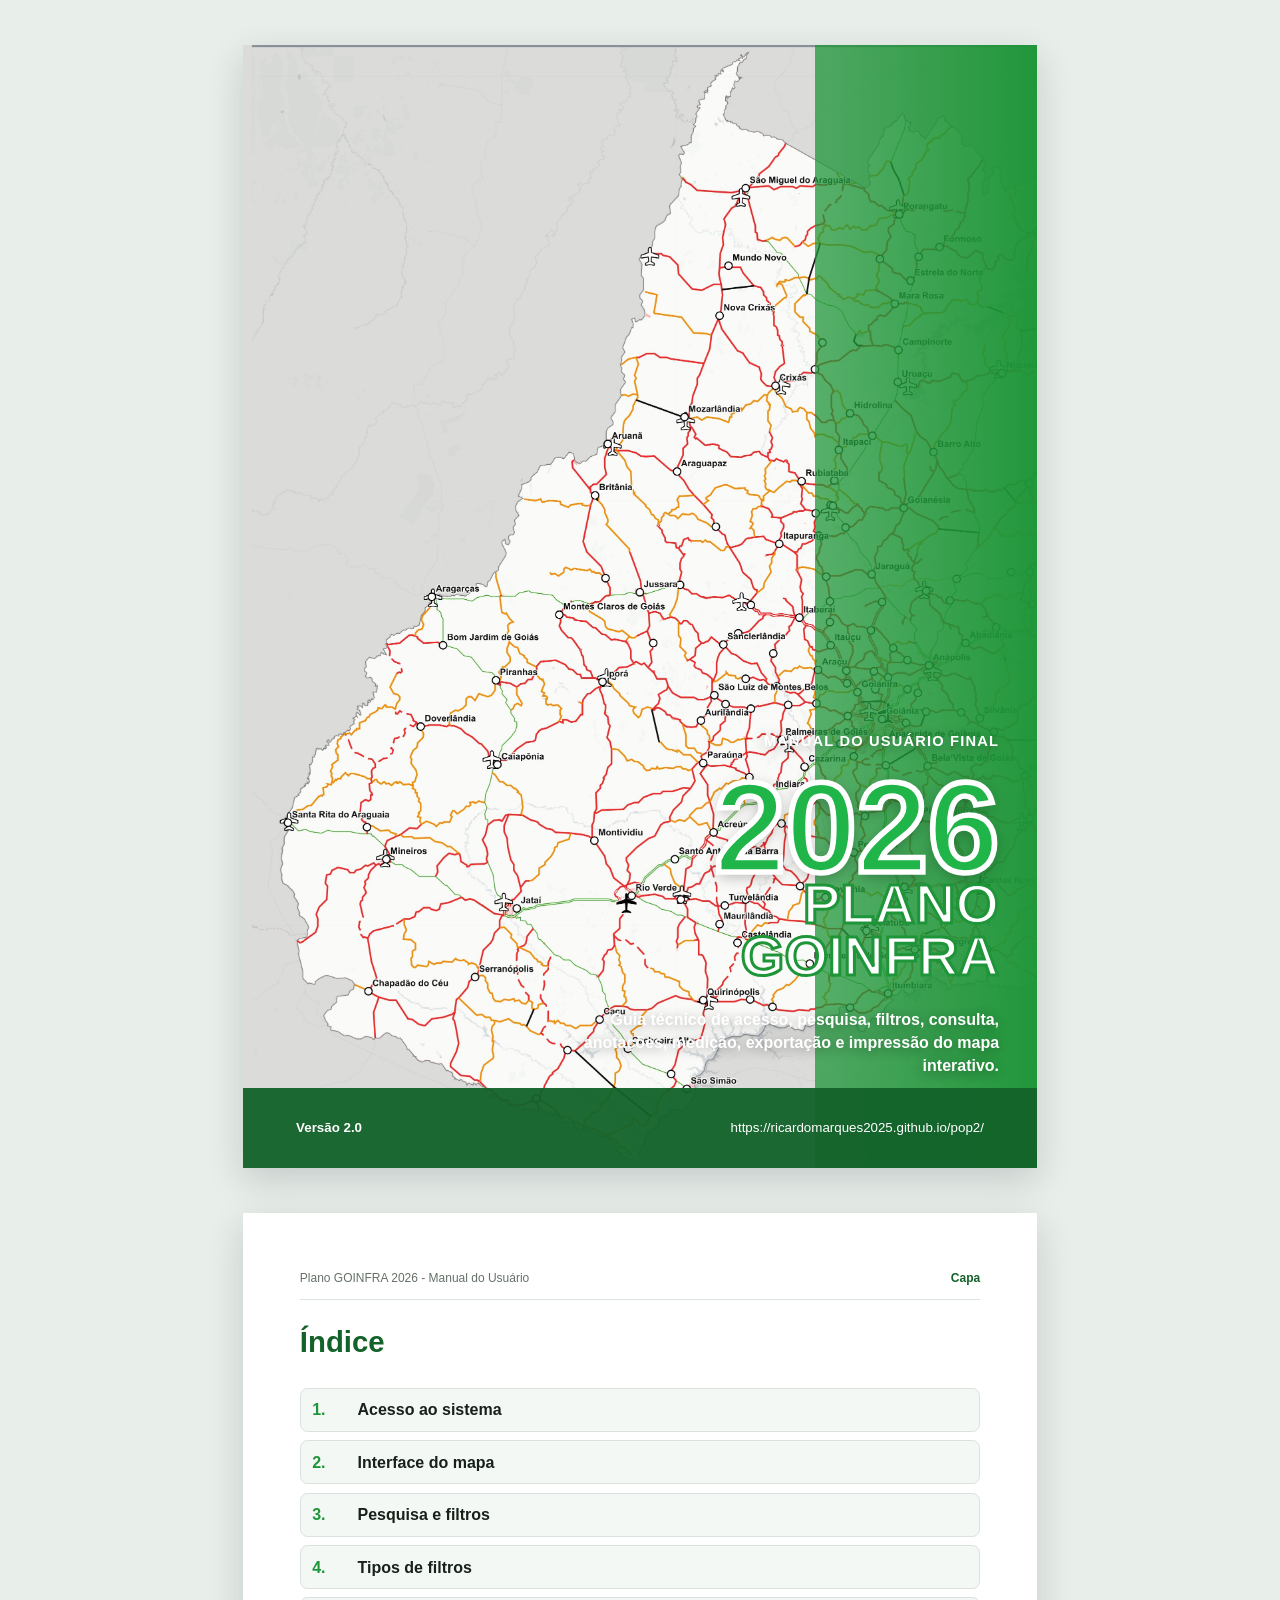
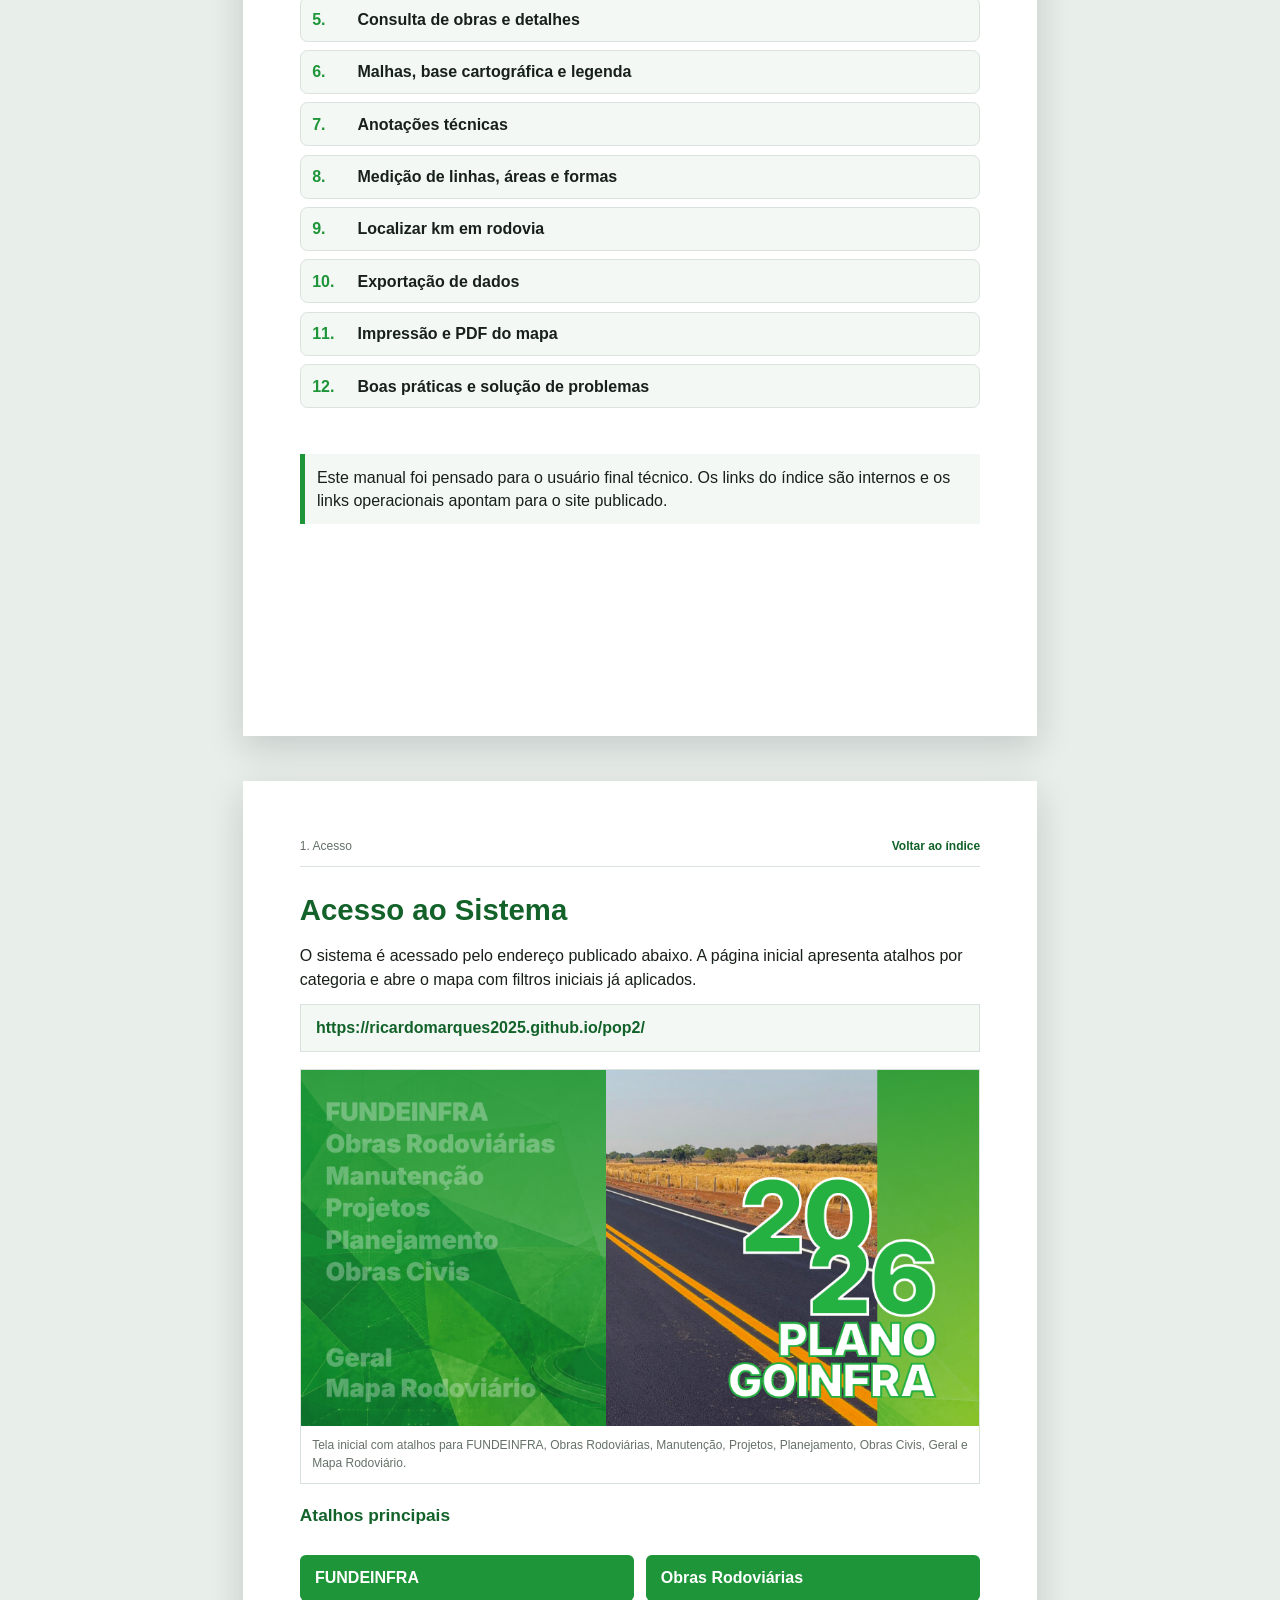
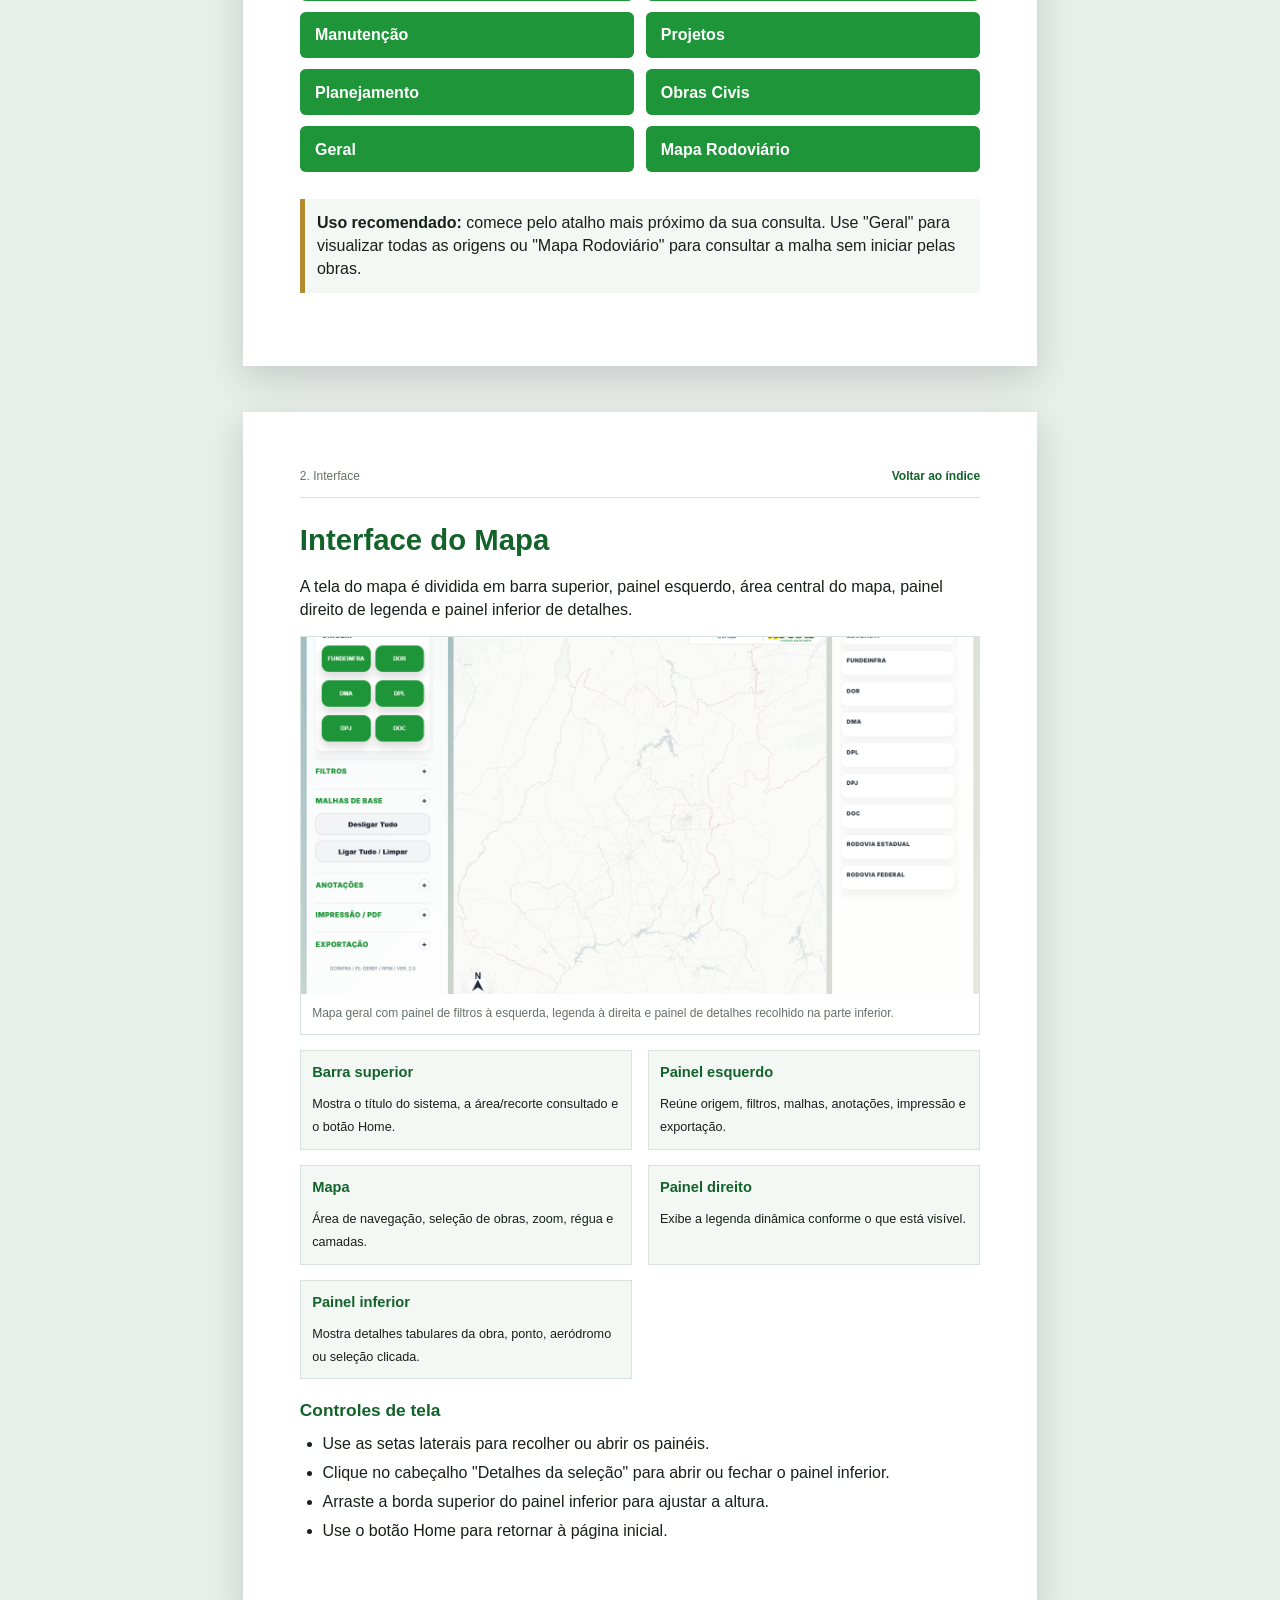
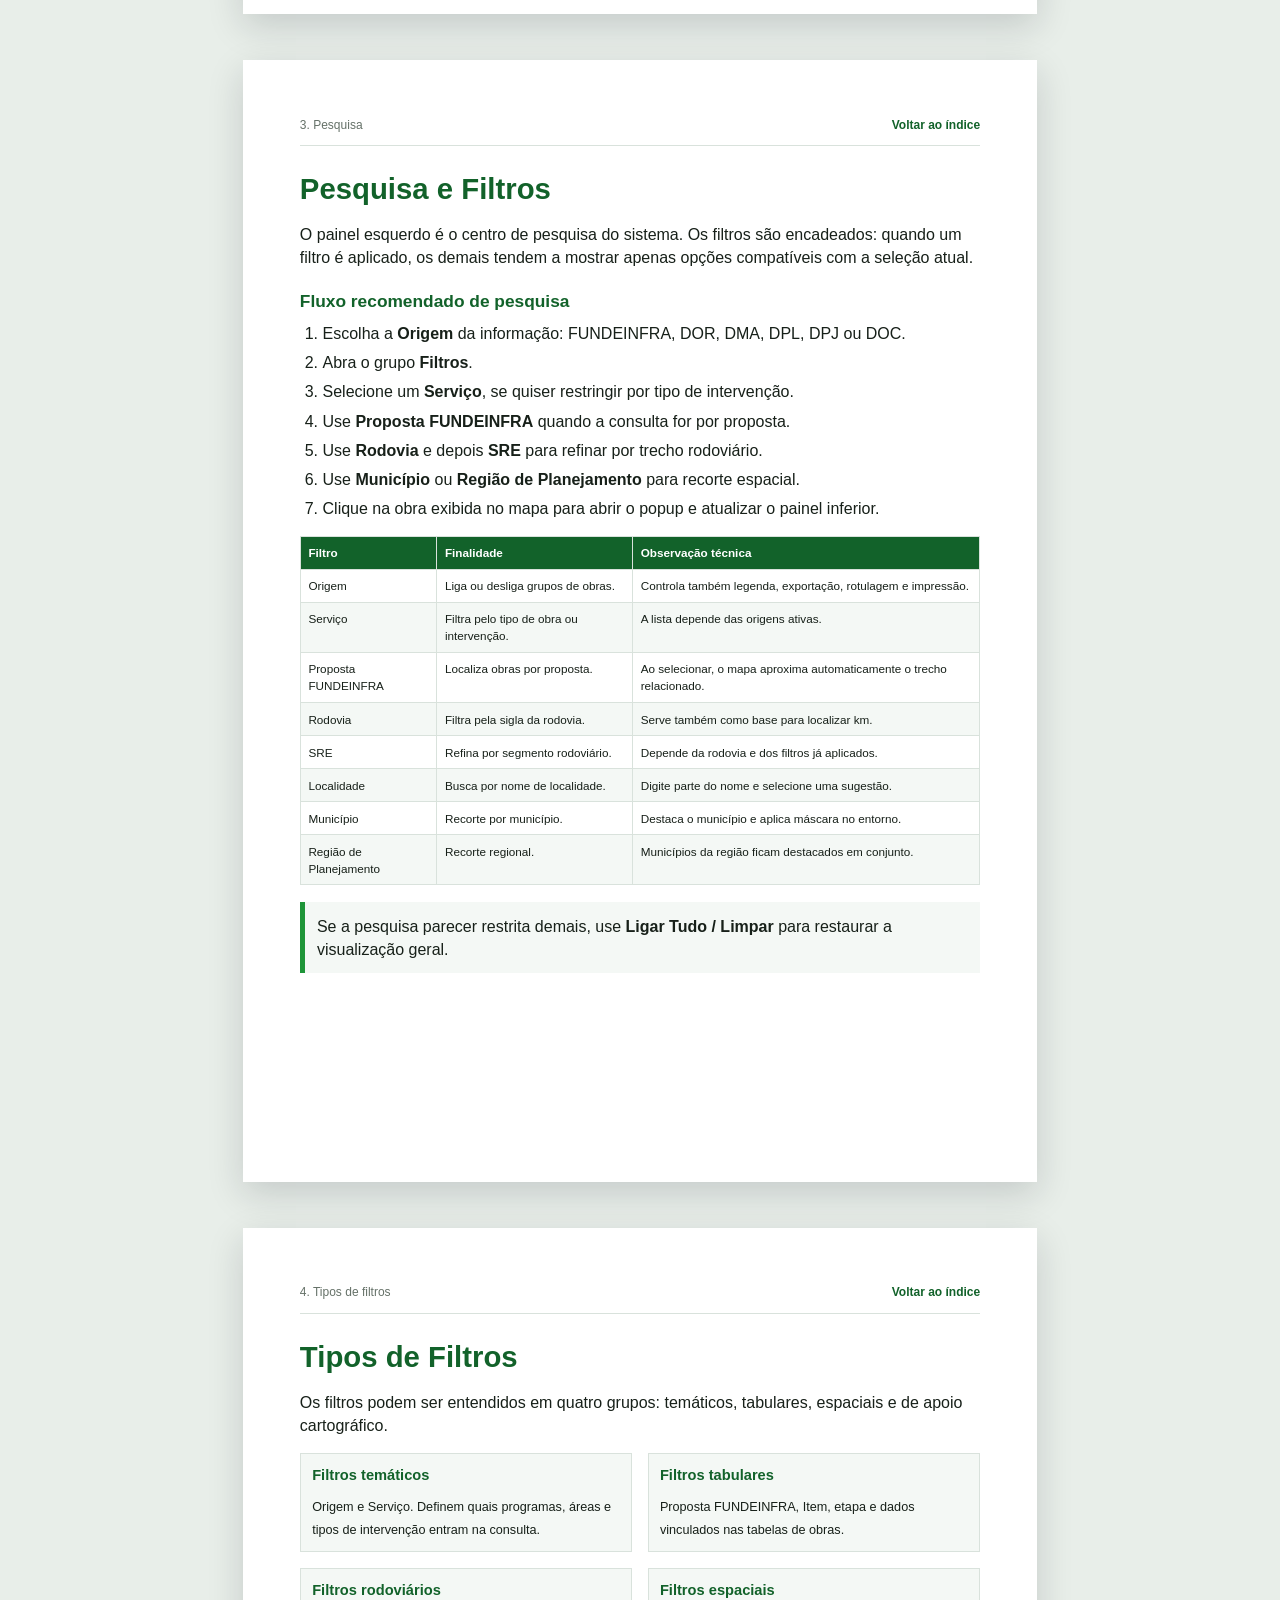
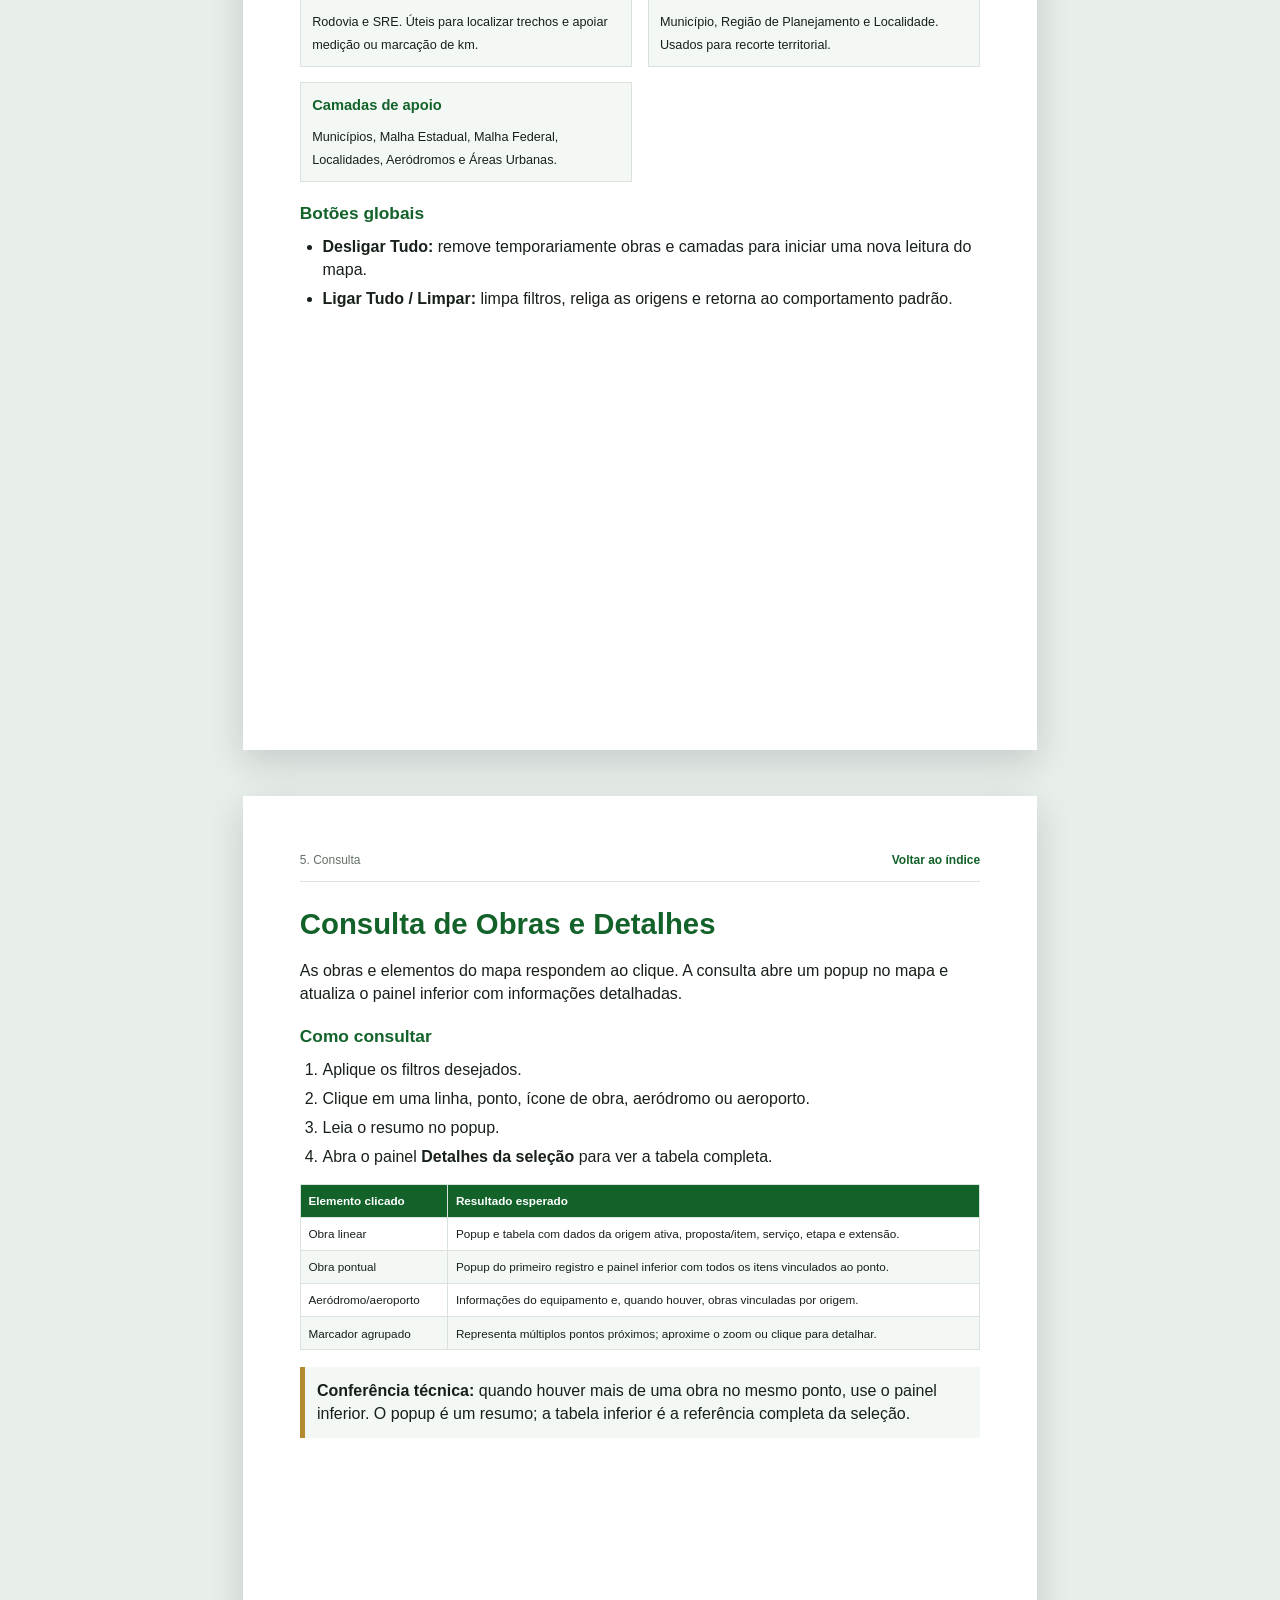
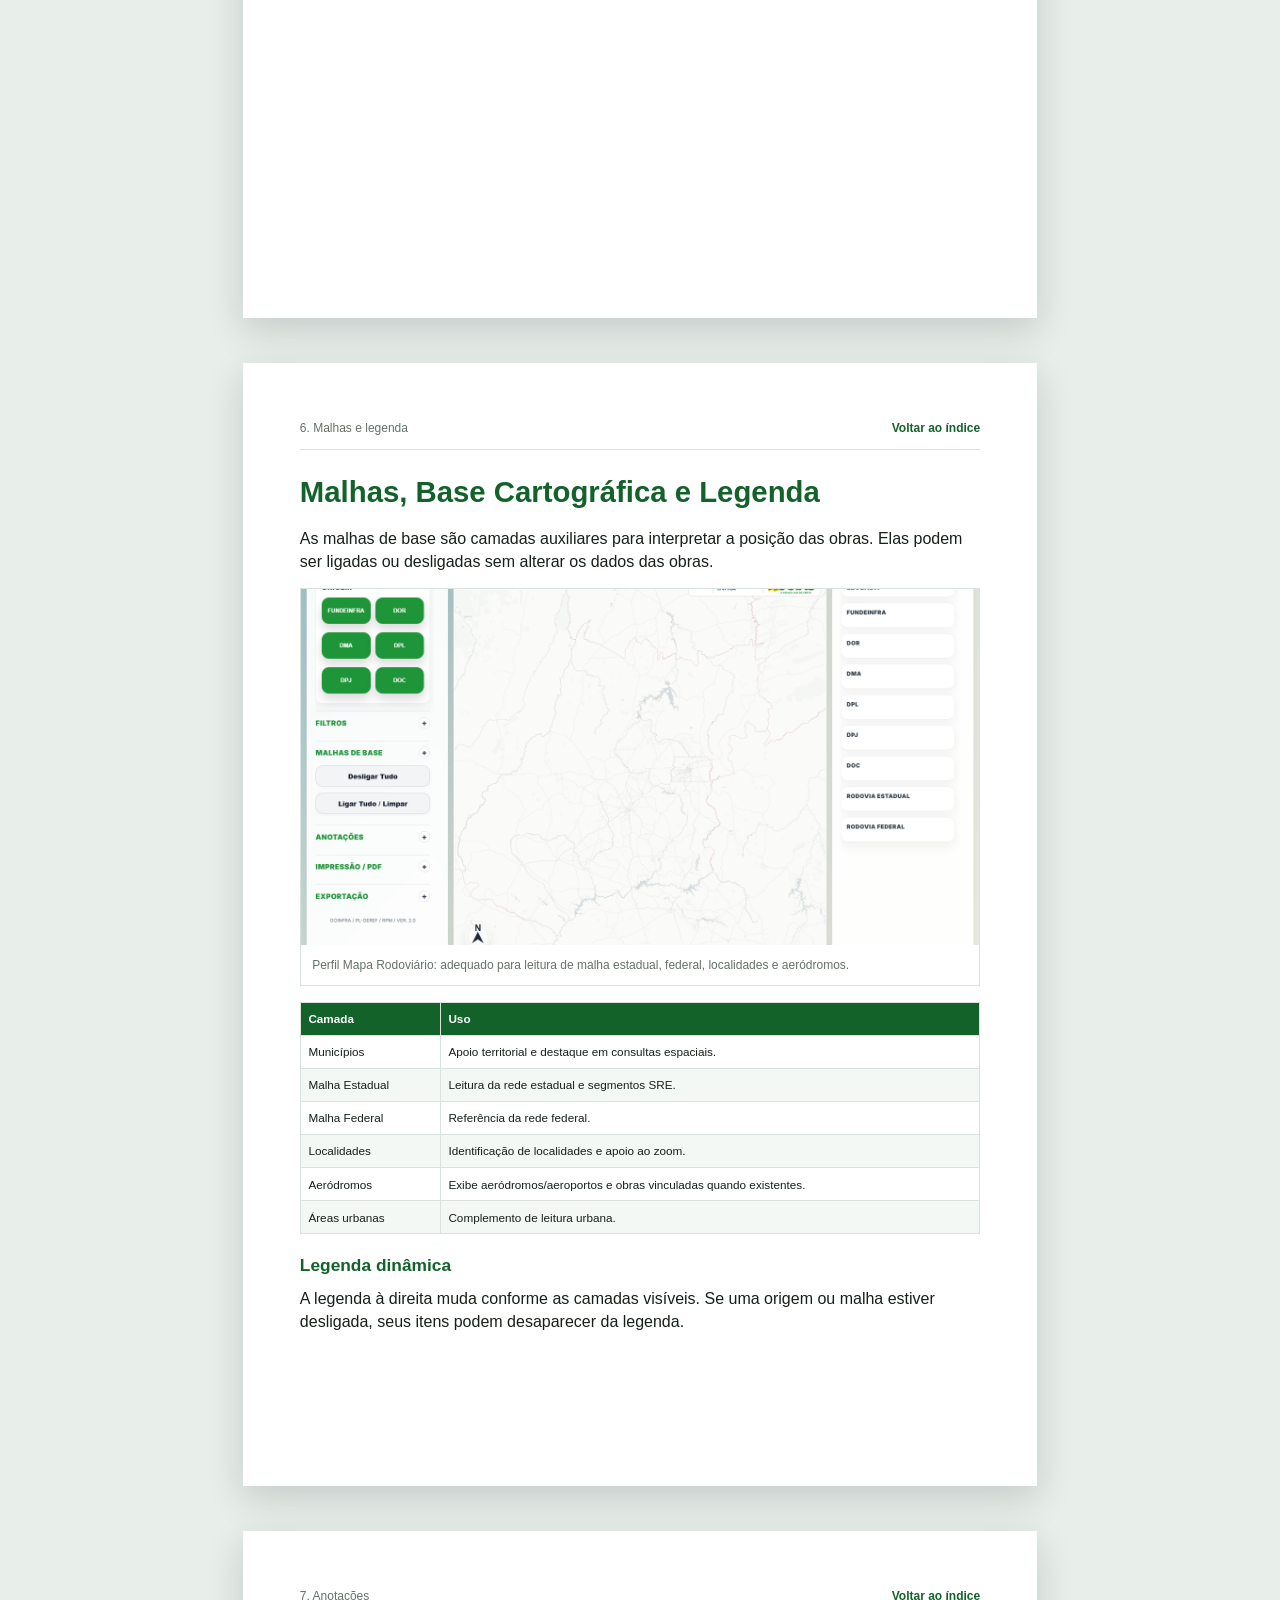
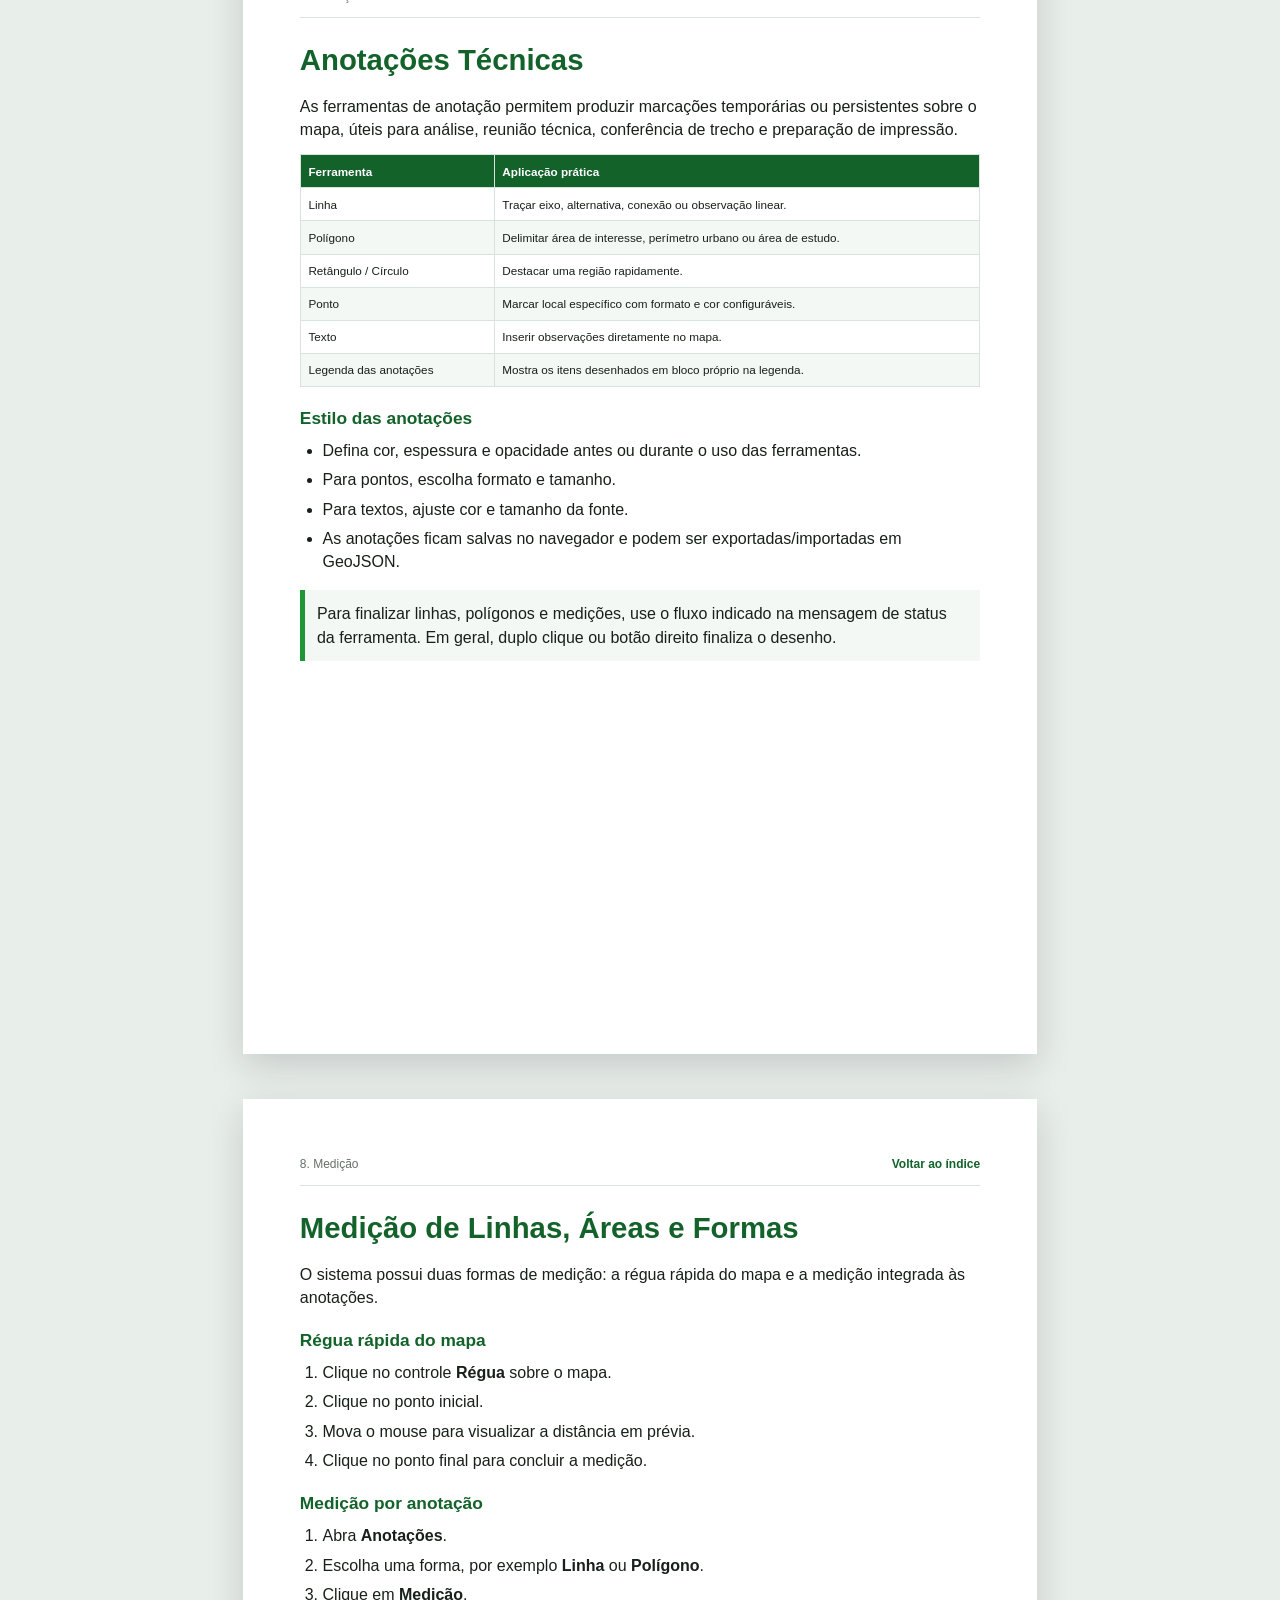
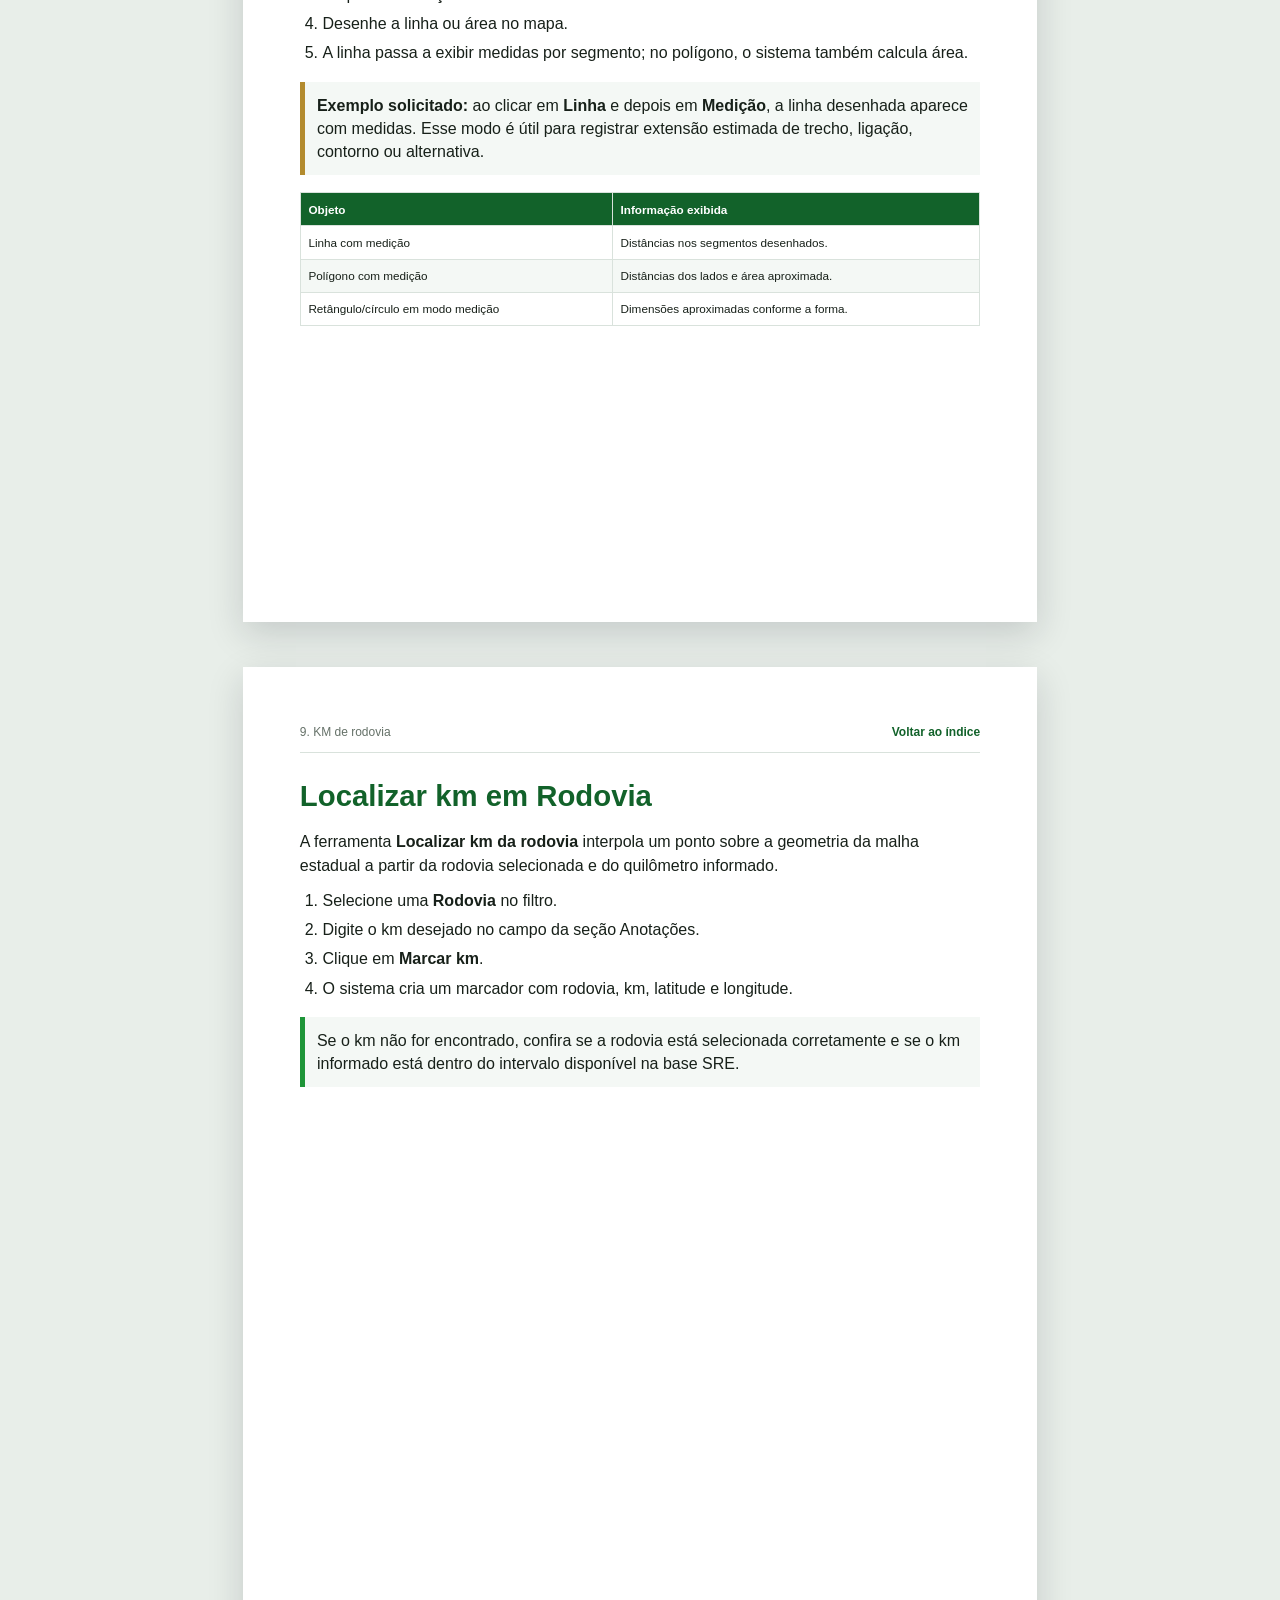
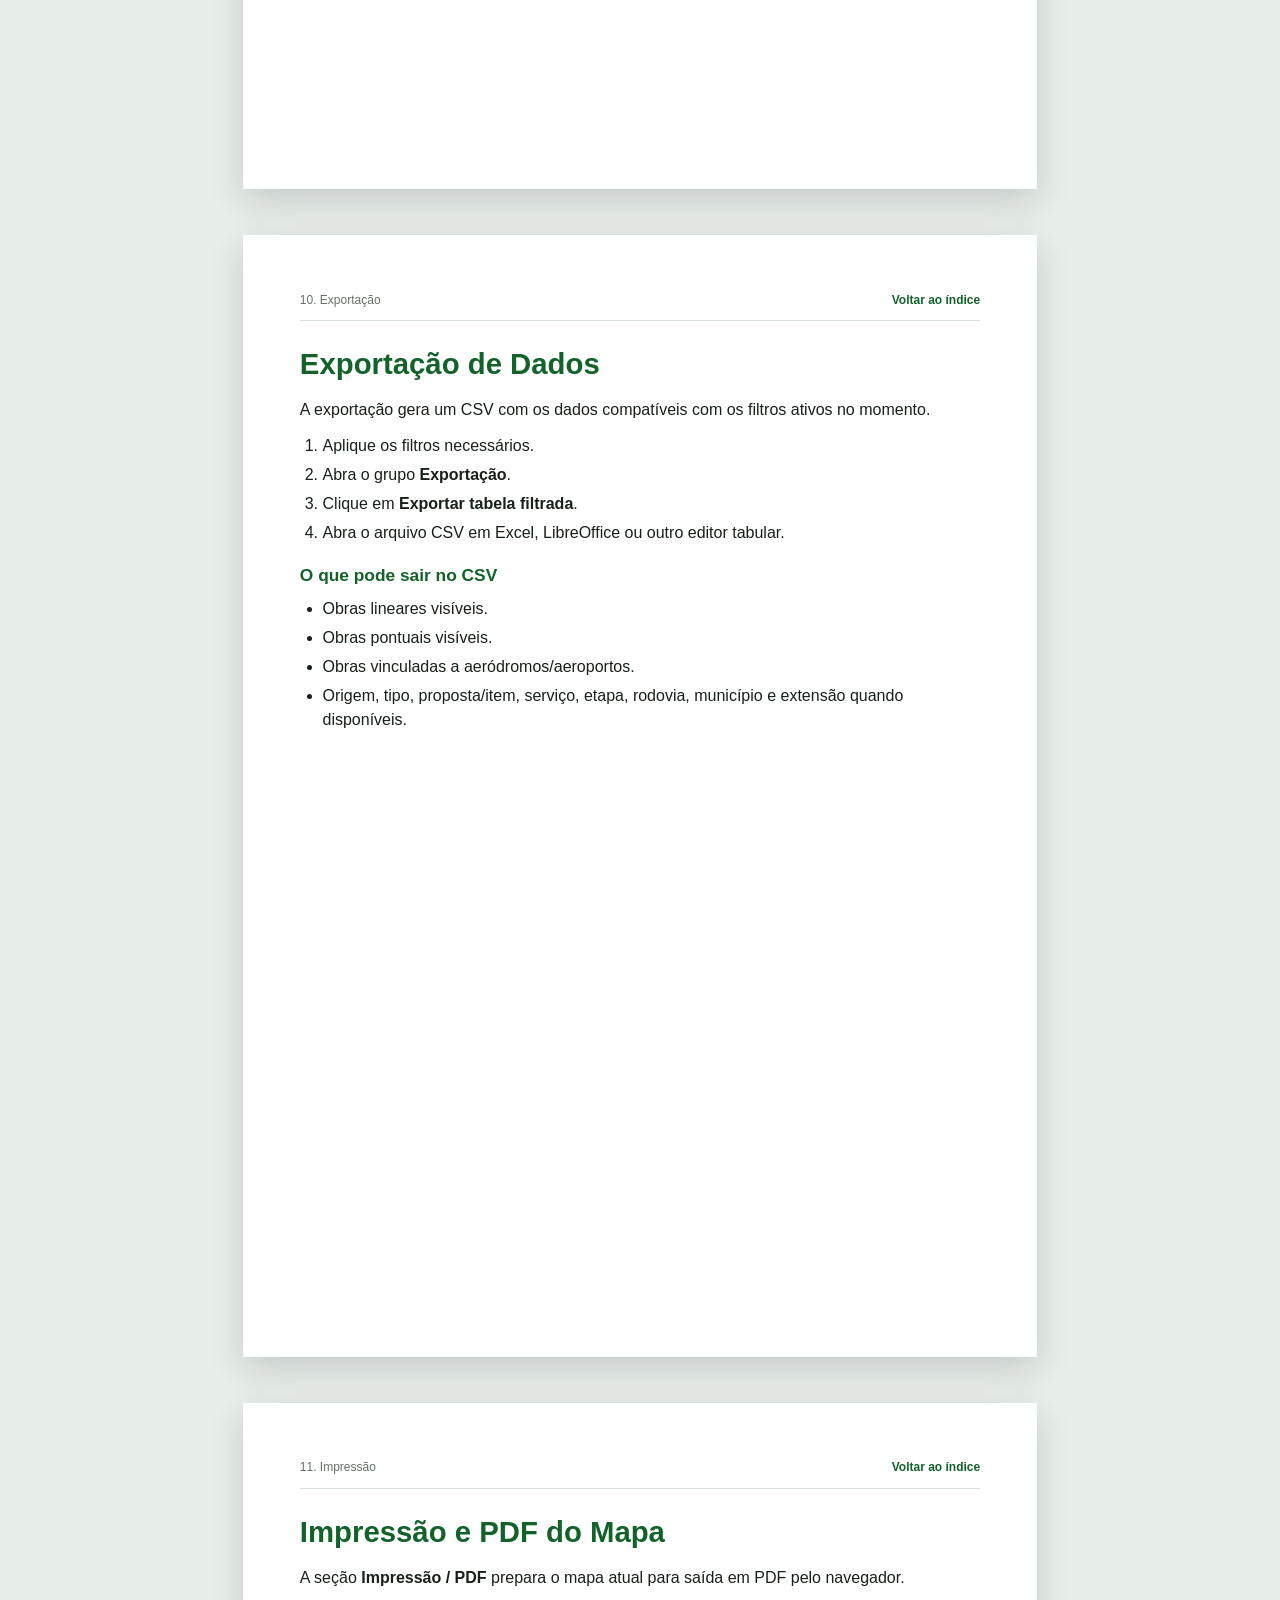
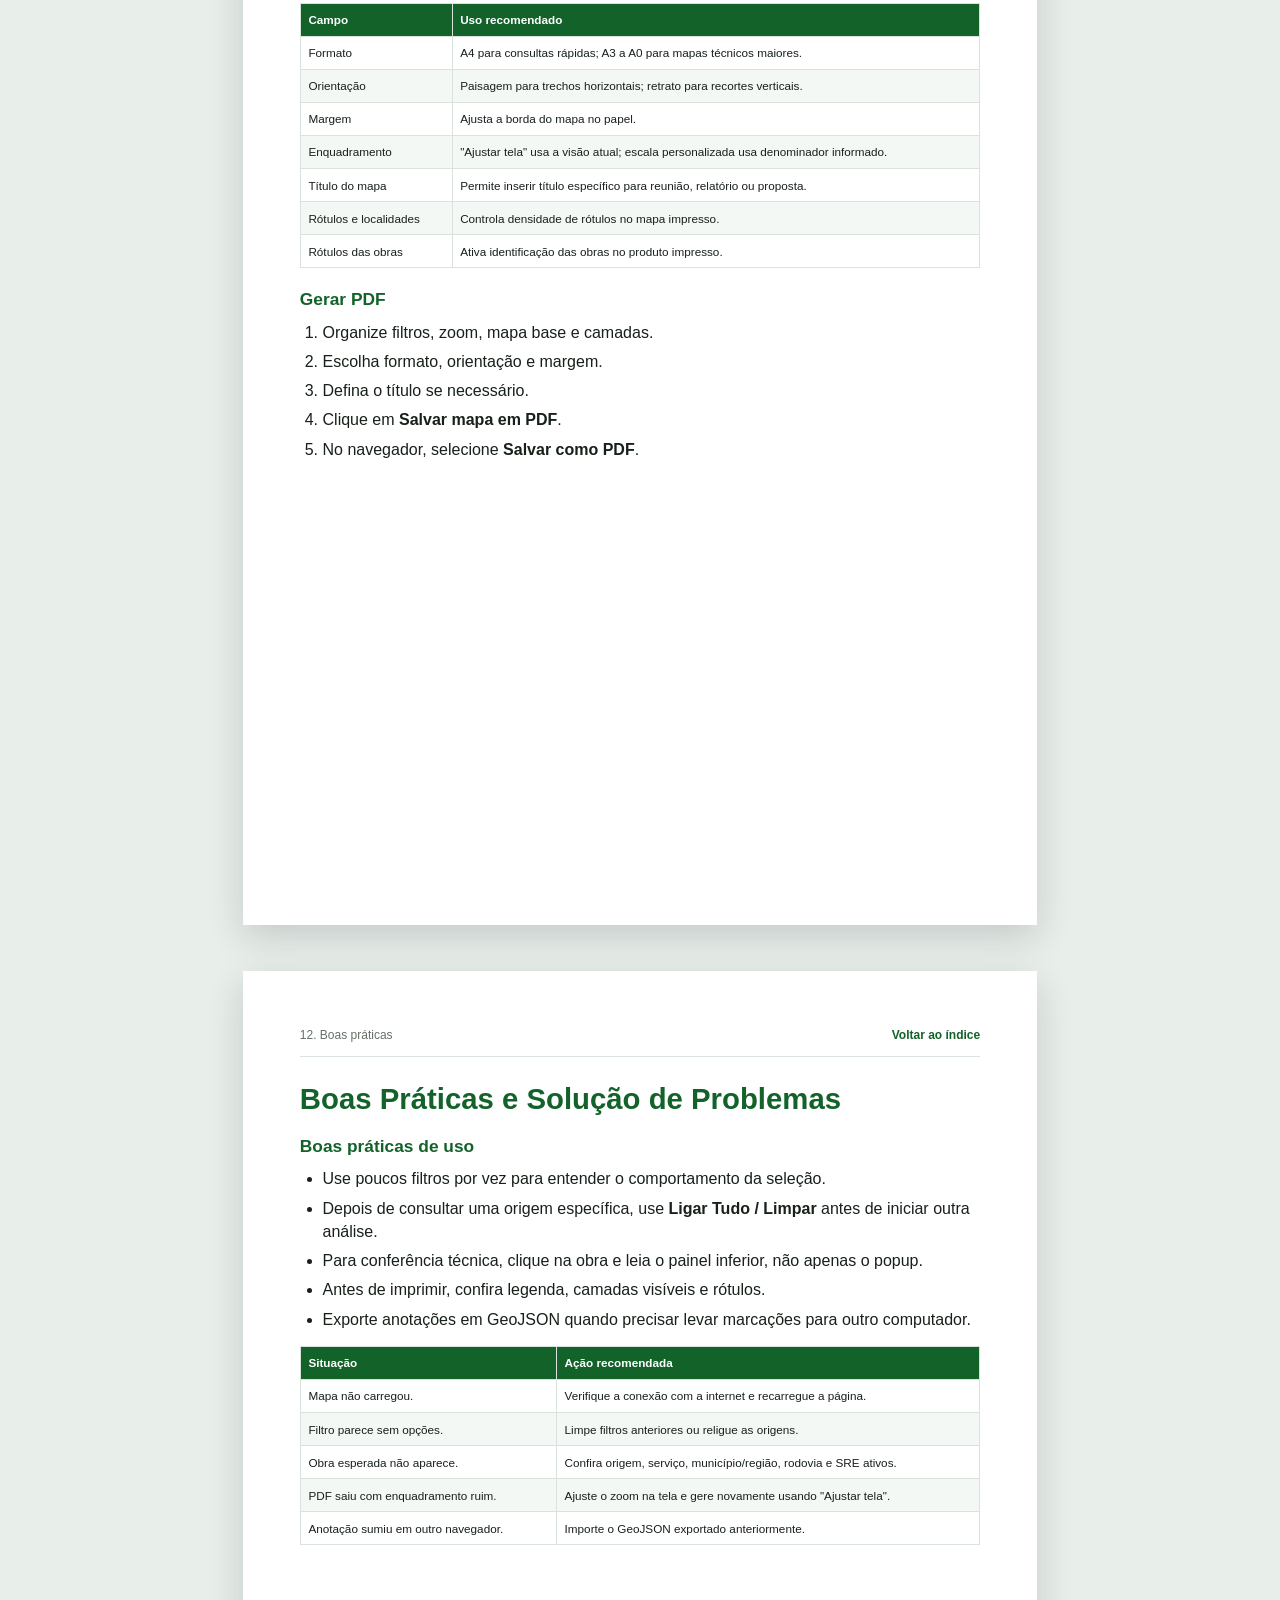
==== manual.html @ e7a6549e "Add files via upload" ====
<!DOCTYPE html>
<html lang="pt-BR">
<head>
  <meta charset="utf-8" />
  <title>Manual do Usuário - Plano GOINFRA 2026</title>
  <meta name="viewport" content="width=device-width, initial-scale=1.0" />
  <link rel="stylesheet" href="css/manual.css" />
</head>
<body>
  <article class="manual">
    <section class="page cover" id="capa">
      <figure class="cover-figure">
        <img src="data/MAPA.jpg" alt="Imagem de rodovia usada como capa do Plano GOINFRA 2026" />
      </figure>
      <div class="cover-green"></div>
      <div class="cover-title">
        <p class="kicker">Manual do Usuário Final</p>
        <div class="cover-year">2026</div>
        <h1>Plano<br />GOINFRA</h1>
        <p class="subtitle">Guia técnico de acesso, pesquisa, filtros, consulta, anotações, medição, exportação e impressão do mapa interativo.</p>
      </div>
      <footer class="cover-footer">
        <strong>Versão 2.0</strong>
        <span>https://ricardomarques2025.github.io/pop2/</span>
      </footer>
    </section>

    <section class="page toc" id="indice">
      <header class="page-header">
        <span>Plano GOINFRA 2026 - Manual do Usuário</span>
        <a href="#capa">Capa</a>
      </header>
      <h2>Índice</h2>
      <nav aria-label="Índice do manual">
        <a href="#acesso"><span>1.</span> Acesso ao sistema</a>
        <a href="#interface"><span>2.</span> Interface do mapa</a>
        <a href="#pesquisa"><span>3.</span> Pesquisa e filtros</a>
        <a href="#tipos-filtro"><span>4.</span> Tipos de filtros</a>
        <a href="#consulta"><span>5.</span> Consulta de obras e detalhes</a>
        <a href="#malhas"><span>6.</span> Malhas, base cartográfica e legenda</a>
        <a href="#anotacoes"><span>7.</span> Anotações técnicas</a>
        <a href="#medicao"><span>8.</span> Medição de linhas, áreas e formas</a>
        <a href="#km"><span>9.</span> Localizar km em rodovia</a>
        <a href="#exportacao"><span>10.</span> Exportação de dados</a>
        <a href="#impressao"><span>11.</span> Impressão e PDF do mapa</a>
        <a href="#boas-praticas"><span>12.</span> Boas práticas e solução de problemas</a>
      </nav>
      <div class="note">
        Este manual foi pensado para o usuário final técnico. Os links do índice são internos e os links operacionais apontam para o site publicado.
      </div>
    </section>

    <section class="page" id="acesso">
      <header class="page-header">
        <span>1. Acesso</span>
        <a href="#indice">Voltar ao índice</a>
      </header>
      <h2>Acesso ao Sistema</h2>
      <p>O sistema é acessado pelo endereço publicado abaixo. A página inicial apresenta atalhos por categoria e abre o mapa com filtros iniciais já aplicados.</p>
      <p class="site-link"><a href="https://ricardomarques2025.github.io/pop2/">https://ricardomarques2025.github.io/pop2/</a></p>
      <figure class="shot wide">
        <img src="manual_assets/inicio_wide.png" alt="Tela inicial do Plano GOINFRA com acessos por categoria" />
        <figcaption>Tela inicial com atalhos para FUNDEINFRA, Obras Rodoviárias, Manutenção, Projetos, Planejamento, Obras Civis, Geral e Mapa Rodoviário.</figcaption>
      </figure>
      <h3>Atalhos principais</h3>
      <div class="menu-map">
        <a href="https://ricardomarques2025.github.io/pop2/mapa.html?origem=FUNDEINFRA&sidebar=fechada">FUNDEINFRA</a>
        <a href="https://ricardomarques2025.github.io/pop2/mapa.html?origem=DOR&sidebar=fechada">Obras Rodoviárias</a>
        <a href="https://ricardomarques2025.github.io/pop2/mapa.html?origem=DMA&sidebar=fechada">Manutenção</a>
        <a href="https://ricardomarques2025.github.io/pop2/mapa.html?origem=DPJ&sidebar=fechada">Projetos</a>
        <a href="https://ricardomarques2025.github.io/pop2/mapa.html?origem=DPL&sidebar=fechada">Planejamento</a>
        <a href="https://ricardomarques2025.github.io/pop2/mapa.html?origem=DOC&sidebar=fechada">Obras Civis</a>
        <a href="https://ricardomarques2025.github.io/pop2/mapa.html?perfil=geral">Geral</a>
        <a href="https://ricardomarques2025.github.io/pop2/mapa.html?perfil=rodoviario&sidebar=fechada">Mapa Rodoviário</a>
      </div>
      <div class="callout">
        <strong>Uso recomendado:</strong> comece pelo atalho mais próximo da sua consulta. Use "Geral" para visualizar todas as origens ou "Mapa Rodoviário" para consultar a malha sem iniciar pelas obras.
      </div>
    </section>

    <section class="page" id="interface">
      <header class="page-header">
        <span>2. Interface</span>
        <a href="#indice">Voltar ao índice</a>
      </header>
      <h2>Interface do Mapa</h2>
      <p>A tela do mapa é dividida em barra superior, painel esquerdo, área central do mapa, painel direito de legenda e painel inferior de detalhes.</p>
      <figure class="shot wide">
        <img src="manual_assets/mapa_geral.png" alt="Mapa geral com painéis laterais e painel inferior" />
        <figcaption>Mapa geral com painel de filtros à esquerda, legenda à direita e painel de detalhes recolhido na parte inferior.</figcaption>
      </figure>
      <div class="tool-grid">
        <div><strong>Barra superior</strong><span>Mostra o título do sistema, a área/recorte consultado e o botão Home.</span></div>
        <div><strong>Painel esquerdo</strong><span>Reúne origem, filtros, malhas, anotações, impressão e exportação.</span></div>
        <div><strong>Mapa</strong><span>Área de navegação, seleção de obras, zoom, régua e camadas.</span></div>
        <div><strong>Painel direito</strong><span>Exibe a legenda dinâmica conforme o que está visível.</span></div>
        <div><strong>Painel inferior</strong><span>Mostra detalhes tabulares da obra, ponto, aeródromo ou seleção clicada.</span></div>
      </div>
      <h3>Controles de tela</h3>
      <ul>
        <li>Use as setas laterais para recolher ou abrir os painéis.</li>
        <li>Clique no cabeçalho "Detalhes da seleção" para abrir ou fechar o painel inferior.</li>
        <li>Arraste a borda superior do painel inferior para ajustar a altura.</li>
        <li>Use o botão Home para retornar à página inicial.</li>
      </ul>
    </section>

    <section class="page" id="pesquisa">
      <header class="page-header">
        <span>3. Pesquisa</span>
        <a href="#indice">Voltar ao índice</a>
      </header>
      <h2>Pesquisa e Filtros</h2>
      <p>O painel esquerdo é o centro de pesquisa do sistema. Os filtros são encadeados: quando um filtro é aplicado, os demais tendem a mostrar apenas opções compatíveis com a seleção atual.</p>
      <h3>Fluxo recomendado de pesquisa</h3>
      <ol>
        <li>Escolha a <strong>Origem</strong> da informação: FUNDEINFRA, DOR, DMA, DPL, DPJ ou DOC.</li>
        <li>Abra o grupo <strong>Filtros</strong>.</li>
        <li>Selecione um <strong>Serviço</strong>, se quiser restringir por tipo de intervenção.</li>
        <li>Use <strong>Proposta FUNDEINFRA</strong> quando a consulta for por proposta.</li>
        <li>Use <strong>Rodovia</strong> e depois <strong>SRE</strong> para refinar por trecho rodoviário.</li>
        <li>Use <strong>Município</strong> ou <strong>Região de Planejamento</strong> para recorte espacial.</li>
        <li>Clique na obra exibida no mapa para abrir o popup e atualizar o painel inferior.</li>
      </ol>
      <table>
        <thead>
          <tr><th>Filtro</th><th>Finalidade</th><th>Observação técnica</th></tr>
        </thead>
        <tbody>
          <tr><td>Origem</td><td>Liga ou desliga grupos de obras.</td><td>Controla também legenda, exportação, rotulagem e impressão.</td></tr>
          <tr><td>Serviço</td><td>Filtra pelo tipo de obra ou intervenção.</td><td>A lista depende das origens ativas.</td></tr>
          <tr><td>Proposta FUNDEINFRA</td><td>Localiza obras por proposta.</td><td>Ao selecionar, o mapa aproxima automaticamente o trecho relacionado.</td></tr>
          <tr><td>Rodovia</td><td>Filtra pela sigla da rodovia.</td><td>Serve também como base para localizar km.</td></tr>
          <tr><td>SRE</td><td>Refina por segmento rodoviário.</td><td>Depende da rodovia e dos filtros já aplicados.</td></tr>
          <tr><td>Localidade</td><td>Busca por nome de localidade.</td><td>Digite parte do nome e selecione uma sugestão.</td></tr>
          <tr><td>Município</td><td>Recorte por município.</td><td>Destaca o município e aplica máscara no entorno.</td></tr>
          <tr><td>Região de Planejamento</td><td>Recorte regional.</td><td>Municípios da região ficam destacados em conjunto.</td></tr>
        </tbody>
      </table>
      <div class="note">
        Se a pesquisa parecer restrita demais, use <strong>Ligar Tudo / Limpar</strong> para restaurar a visualização geral.
      </div>
    </section>

    <section class="page" id="tipos-filtro">
      <header class="page-header">
        <span>4. Tipos de filtros</span>
        <a href="#indice">Voltar ao índice</a>
      </header>
      <h2>Tipos de Filtros</h2>
      <p>Os filtros podem ser entendidos em quatro grupos: temáticos, tabulares, espaciais e de apoio cartográfico.</p>
      <div class="tool-grid">
        <div><strong>Filtros temáticos</strong><span>Origem e Serviço. Definem quais programas, áreas e tipos de intervenção entram na consulta.</span></div>
        <div><strong>Filtros tabulares</strong><span>Proposta FUNDEINFRA, Item, etapa e dados vinculados nas tabelas de obras.</span></div>
        <div><strong>Filtros rodoviários</strong><span>Rodovia e SRE. Úteis para localizar trechos e apoiar medição ou marcação de km.</span></div>
        <div><strong>Filtros espaciais</strong><span>Município, Região de Planejamento e Localidade. Usados para recorte territorial.</span></div>
        <div><strong>Camadas de apoio</strong><span>Municípios, Malha Estadual, Malha Federal, Localidades, Aeródromos e Áreas Urbanas.</span></div>
      </div>
      <h3>Botões globais</h3>
      <ul>
        <li><strong>Desligar Tudo:</strong> remove temporariamente obras e camadas para iniciar uma nova leitura do mapa.</li>
        <li><strong>Ligar Tudo / Limpar:</strong> limpa filtros, religa as origens e retorna ao comportamento padrão.</li>
      </ul>
    </section>

    <section class="page" id="consulta">
      <header class="page-header">
        <span>5. Consulta</span>
        <a href="#indice">Voltar ao índice</a>
      </header>
      <h2>Consulta de Obras e Detalhes</h2>
      <p>As obras e elementos do mapa respondem ao clique. A consulta abre um popup no mapa e atualiza o painel inferior com informações detalhadas.</p>
      <h3>Como consultar</h3>
      <ol>
        <li>Aplique os filtros desejados.</li>
        <li>Clique em uma linha, ponto, ícone de obra, aeródromo ou aeroporto.</li>
        <li>Leia o resumo no popup.</li>
        <li>Abra o painel <strong>Detalhes da seleção</strong> para ver a tabela completa.</li>
      </ol>
      <table>
        <thead>
          <tr><th>Elemento clicado</th><th>Resultado esperado</th></tr>
        </thead>
        <tbody>
          <tr><td>Obra linear</td><td>Popup e tabela com dados da origem ativa, proposta/item, serviço, etapa e extensão.</td></tr>
          <tr><td>Obra pontual</td><td>Popup do primeiro registro e painel inferior com todos os itens vinculados ao ponto.</td></tr>
          <tr><td>Aeródromo/aeroporto</td><td>Informações do equipamento e, quando houver, obras vinculadas por origem.</td></tr>
          <tr><td>Marcador agrupado</td><td>Representa múltiplos pontos próximos; aproxime o zoom ou clique para detalhar.</td></tr>
        </tbody>
      </table>
      <div class="callout">
        <strong>Conferência técnica:</strong> quando houver mais de uma obra no mesmo ponto, use o painel inferior. O popup é um resumo; a tabela inferior é a referência completa da seleção.
      </div>
    </section>

    <section class="page" id="malhas">
      <header class="page-header">
        <span>6. Malhas e legenda</span>
        <a href="#indice">Voltar ao índice</a>
      </header>
      <h2>Malhas, Base Cartográfica e Legenda</h2>
      <p>As malhas de base são camadas auxiliares para interpretar a posição das obras. Elas podem ser ligadas ou desligadas sem alterar os dados das obras.</p>
      <figure class="shot wide">
        <img src="manual_assets/mapa_rodoviario.png" alt="Perfil de mapa rodoviário com malhas em destaque" />
        <figcaption>Perfil Mapa Rodoviário: adequado para leitura de malha estadual, federal, localidades e aeródromos.</figcaption>
      </figure>
      <table>
        <thead>
          <tr><th>Camada</th><th>Uso</th></tr>
        </thead>
        <tbody>
          <tr><td>Municípios</td><td>Apoio territorial e destaque em consultas espaciais.</td></tr>
          <tr><td>Malha Estadual</td><td>Leitura da rede estadual e segmentos SRE.</td></tr>
          <tr><td>Malha Federal</td><td>Referência da rede federal.</td></tr>
          <tr><td>Localidades</td><td>Identificação de localidades e apoio ao zoom.</td></tr>
          <tr><td>Aeródromos</td><td>Exibe aeródromos/aeroportos e obras vinculadas quando existentes.</td></tr>
          <tr><td>Áreas urbanas</td><td>Complemento de leitura urbana.</td></tr>
        </tbody>
      </table>
      <h3>Legenda dinâmica</h3>
      <p>A legenda à direita muda conforme as camadas visíveis. Se uma origem ou malha estiver desligada, seus itens podem desaparecer da legenda.</p>
    </section>

    <section class="page" id="anotacoes">
      <header class="page-header">
        <span>7. Anotações</span>
        <a href="#indice">Voltar ao índice</a>
      </header>
      <h2>Anotações Técnicas</h2>
      <p>As ferramentas de anotação permitem produzir marcações temporárias ou persistentes sobre o mapa, úteis para análise, reunião técnica, conferência de trecho e preparação de impressão.</p>
      <table>
        <thead>
          <tr><th>Ferramenta</th><th>Aplicação prática</th></tr>
        </thead>
        <tbody>
          <tr><td>Linha</td><td>Traçar eixo, alternativa, conexão ou observação linear.</td></tr>
          <tr><td>Polígono</td><td>Delimitar área de interesse, perímetro urbano ou área de estudo.</td></tr>
          <tr><td>Retângulo / Círculo</td><td>Destacar uma região rapidamente.</td></tr>
          <tr><td>Ponto</td><td>Marcar local específico com formato e cor configuráveis.</td></tr>
          <tr><td>Texto</td><td>Inserir observações diretamente no mapa.</td></tr>
          <tr><td>Legenda das anotações</td><td>Mostra os itens desenhados em bloco próprio na legenda.</td></tr>
        </tbody>
      </table>
      <h3>Estilo das anotações</h3>
      <ul>
        <li>Defina cor, espessura e opacidade antes ou durante o uso das ferramentas.</li>
        <li>Para pontos, escolha formato e tamanho.</li>
        <li>Para textos, ajuste cor e tamanho da fonte.</li>
        <li>As anotações ficam salvas no navegador e podem ser exportadas/importadas em GeoJSON.</li>
      </ul>
      <div class="note">
        Para finalizar linhas, polígonos e medições, use o fluxo indicado na mensagem de status da ferramenta. Em geral, duplo clique ou botão direito finaliza o desenho.
      </div>
    </section>

    <section class="page" id="medicao">
      <header class="page-header">
        <span>8. Medição</span>
        <a href="#indice">Voltar ao índice</a>
      </header>
      <h2>Medição de Linhas, Áreas e Formas</h2>
      <p>O sistema possui duas formas de medição: a régua rápida do mapa e a medição integrada às anotações.</p>
      <h3>Régua rápida do mapa</h3>
      <ol>
        <li>Clique no controle <strong>Régua</strong> sobre o mapa.</li>
        <li>Clique no ponto inicial.</li>
        <li>Mova o mouse para visualizar a distância em prévia.</li>
        <li>Clique no ponto final para concluir a medição.</li>
      </ol>
      <h3>Medição por anotação</h3>
      <ol>
        <li>Abra <strong>Anotações</strong>.</li>
        <li>Escolha uma forma, por exemplo <strong>Linha</strong> ou <strong>Polígono</strong>.</li>
        <li>Clique em <strong>Medição</strong>.</li>
        <li>Desenhe a linha ou área no mapa.</li>
        <li>A linha passa a exibir medidas por segmento; no polígono, o sistema também calcula área.</li>
      </ol>
      <div class="callout">
        <strong>Exemplo solicitado:</strong> ao clicar em <strong>Linha</strong> e depois em <strong>Medição</strong>, a linha desenhada aparece com medidas. Esse modo é útil para registrar extensão estimada de trecho, ligação, contorno ou alternativa.
      </div>
      <table>
        <thead>
          <tr><th>Objeto</th><th>Informação exibida</th></tr>
        </thead>
        <tbody>
          <tr><td>Linha com medição</td><td>Distâncias nos segmentos desenhados.</td></tr>
          <tr><td>Polígono com medição</td><td>Distâncias dos lados e área aproximada.</td></tr>
          <tr><td>Retângulo/círculo em modo medição</td><td>Dimensões aproximadas conforme a forma.</td></tr>
        </tbody>
      </table>
    </section>

    <section class="page" id="km">
      <header class="page-header">
        <span>9. KM de rodovia</span>
        <a href="#indice">Voltar ao índice</a>
      </header>
      <h2>Localizar km em Rodovia</h2>
      <p>A ferramenta <strong>Localizar km da rodovia</strong> interpola um ponto sobre a geometria da malha estadual a partir da rodovia selecionada e do quilômetro informado.</p>
      <ol>
        <li>Selecione uma <strong>Rodovia</strong> no filtro.</li>
        <li>Digite o km desejado no campo da seção Anotações.</li>
        <li>Clique em <strong>Marcar km</strong>.</li>
        <li>O sistema cria um marcador com rodovia, km, latitude e longitude.</li>
      </ol>
      <div class="note">
        Se o km não for encontrado, confira se a rodovia está selecionada corretamente e se o km informado está dentro do intervalo disponível na base SRE.
      </div>
    </section>

    <section class="page" id="exportacao">
      <header class="page-header">
        <span>10. Exportação</span>
        <a href="#indice">Voltar ao índice</a>
      </header>
      <h2>Exportação de Dados</h2>
      <p>A exportação gera um CSV com os dados compatíveis com os filtros ativos no momento.</p>
      <ol>
        <li>Aplique os filtros necessários.</li>
        <li>Abra o grupo <strong>Exportação</strong>.</li>
        <li>Clique em <strong>Exportar tabela filtrada</strong>.</li>
        <li>Abra o arquivo CSV em Excel, LibreOffice ou outro editor tabular.</li>
      </ol>
      <h3>O que pode sair no CSV</h3>
      <ul>
        <li>Obras lineares visíveis.</li>
        <li>Obras pontuais visíveis.</li>
        <li>Obras vinculadas a aeródromos/aeroportos.</li>
        <li>Origem, tipo, proposta/item, serviço, etapa, rodovia, município e extensão quando disponíveis.</li>
      </ul>
    </section>

    <section class="page" id="impressao">
      <header class="page-header">
        <span>11. Impressão</span>
        <a href="#indice">Voltar ao índice</a>
      </header>
      <h2>Impressão e PDF do Mapa</h2>
      <p>A seção <strong>Impressão / PDF</strong> prepara o mapa atual para saída em PDF pelo navegador.</p>
      <table>
        <thead>
          <tr><th>Campo</th><th>Uso recomendado</th></tr>
        </thead>
        <tbody>
          <tr><td>Formato</td><td>A4 para consultas rápidas; A3 a A0 para mapas técnicos maiores.</td></tr>
          <tr><td>Orientação</td><td>Paisagem para trechos horizontais; retrato para recortes verticais.</td></tr>
          <tr><td>Margem</td><td>Ajusta a borda do mapa no papel.</td></tr>
          <tr><td>Enquadramento</td><td>"Ajustar tela" usa a visão atual; escala personalizada usa denominador informado.</td></tr>
          <tr><td>Título do mapa</td><td>Permite inserir título específico para reunião, relatório ou proposta.</td></tr>
          <tr><td>Rótulos e localidades</td><td>Controla densidade de rótulos no mapa impresso.</td></tr>
          <tr><td>Rótulos das obras</td><td>Ativa identificação das obras no produto impresso.</td></tr>
        </tbody>
      </table>
      <h3>Gerar PDF</h3>
      <ol>
        <li>Organize filtros, zoom, mapa base e camadas.</li>
        <li>Escolha formato, orientação e margem.</li>
        <li>Defina o título se necessário.</li>
        <li>Clique em <strong>Salvar mapa em PDF</strong>.</li>
        <li>No navegador, selecione <strong>Salvar como PDF</strong>.</li>
      </ol>
    </section>

    <section class="page" id="boas-praticas">
      <header class="page-header">
        <span>12. Boas práticas</span>
        <a href="#indice">Voltar ao índice</a>
      </header>
      <h2>Boas Práticas e Solução de Problemas</h2>
      <h3>Boas práticas de uso</h3>
      <ul>
        <li>Use poucos filtros por vez para entender o comportamento da seleção.</li>
        <li>Depois de consultar uma origem específica, use <strong>Ligar Tudo / Limpar</strong> antes de iniciar outra análise.</li>
        <li>Para conferência técnica, clique na obra e leia o painel inferior, não apenas o popup.</li>
        <li>Antes de imprimir, confira legenda, camadas visíveis e rótulos.</li>
        <li>Exporte anotações em GeoJSON quando precisar levar marcações para outro computador.</li>
      </ul>
      <table>
        <thead>
          <tr><th>Situação</th><th>Ação recomendada</th></tr>
        </thead>
        <tbody>
          <tr><td>Mapa não carregou.</td><td>Verifique a conexão com a internet e recarregue a página.</td></tr>
          <tr><td>Filtro parece sem opções.</td><td>Limpe filtros anteriores ou religue as origens.</td></tr>
          <tr><td>Obra esperada não aparece.</td><td>Confira origem, serviço, município/região, rodovia e SRE ativos.</td></tr>
          <tr><td>PDF saiu com enquadramento ruim.</td><td>Ajuste o zoom na tela e gere novamente usando "Ajustar tela".</td></tr>
          <tr><td>Anotação sumiu em outro navegador.</td><td>Importe o GeoJSON exportado anteriormente.</td></tr>
        </tbody>
      </table>
      <footer class="final-footer">
        Manual técnico do usuário final - Plano GOINFRA 2026 - Versão 2.0.
      </footer>
    </section>
  </article>
</body>
</html>
---- css/manual.css ----
:root {
  --green: #1e9538;
  --green-dark: #12622a;
  --ink: #172019;
  --muted: #657168;
  --line: #d9e2dc;
  --soft: #f4f8f5;
  --paper: #ffffff;
  --accent: #b38b2e;
}

* {
  box-sizing: border-box;
}

html {
  scroll-behavior: smooth;
}

body {
  margin: 0;
  color: var(--ink);
  background: #e8eee9;
  font-family: Arial, Helvetica, sans-serif;
  line-height: 1.45;
}

a {
  color: var(--green-dark);
  text-decoration: none;
}

a:hover {
  text-decoration: underline;
}

.manual {
  max-width: 210mm;
  margin: 0 auto;
}

.page {
  width: 210mm;
  min-height: 297mm;
  margin: 12mm auto;
  padding: 15mm;
  background: var(--paper);
  box-shadow: 0 12px 34px rgba(17, 24, 39, 0.16);
  page-break-after: always;
  break-after: page;
  position: relative;
}

.cover {
  padding: 0;
  overflow: hidden;
  background: var(--green);
}

.cover-green {
  position: absolute;
  inset: 0 0 0 auto;
  z-index: 2;
  width: 28%;
  background: linear-gradient(90deg, rgba(30, 149, 56, 0.74), rgba(30, 149, 56, 0.98));
}

.cover-title {
  position: absolute;
  z-index: 3;
  right: 10mm;
  bottom: 24mm;
  left: 42mm;
  color: #fff;
  text-align: right;
}

.kicker {
  margin: 0 0 7mm;
  font-size: 11pt;
  text-transform: uppercase;
  letter-spacing: 0.08em;
  font-weight: 700;
  text-shadow: 0 2px 14px rgba(0, 0, 0, 0.35);
}

.cover-year {
  font-size: 96pt;
  line-height: 0.78;
  font-weight: 900;
  color: #1fb548;
  -webkit-text-stroke: 1.5mm #fff;
  text-shadow: 0 4px 16px rgba(0, 0, 0, 0.3);
}

h1 {
  margin: 0;
  font-size: 42pt;
  line-height: 0.92;
  font-weight: 900;
  text-transform: uppercase;
  -webkit-text-stroke: 0.8mm var(--green);
  color: #fff;
}

.subtitle {
  max-width: 122mm;
  margin: 7mm 0 0 auto;
  font-size: 12pt;
  font-weight: 700;
  text-shadow: 0 2px 12px rgba(0, 0, 0, 0.36);
}

.version {
  margin: 14mm 0 0;
  font-weight: 700;
}

.cover-figure {
  position: absolute;
  inset: 0;
  margin: 0;
}

.cover-figure img {
  width: 100%;
  height: 100%;
  object-fit: cover;
  opacity: 1;
}

.cover-footer {
  position: absolute;
  right: 0;
  bottom: 0;
  left: 0;
  z-index: 2;
  display: flex;
  justify-content: space-between;
  gap: 8mm;
  padding: 8mm 14mm;
  color: #fff;
  background: rgba(18, 98, 42, 0.95);
  font-size: 10pt;
}

.page-header {
  display: flex;
  align-items: center;
  justify-content: space-between;
  gap: 8mm;
  margin: 0 0 7mm;
  padding-bottom: 3mm;
  color: var(--muted);
  border-bottom: 1px solid var(--line);
  font-size: 9pt;
}

.page-header a {
  font-weight: 700;
}

h2 {
  margin: 0 0 5mm;
  color: var(--green-dark);
  font-size: 22pt;
  line-height: 1.08;
}

h3 {
  margin: 5mm 0 2.2mm;
  color: var(--green-dark);
  font-size: 13pt;
}

p {
  margin: 0 0 3.2mm;
}

ul,
ol {
  margin: 0 0 4mm 6mm;
  padding: 0;
}

li {
  margin: 0 0 1.6mm;
}

.toc nav {
  display: grid;
  gap: 2.2mm;
  margin: 8mm 0 12mm;
}

.toc nav a {
  display: grid;
  grid-template-columns: 12mm 1fr;
  align-items: center;
  min-height: 10mm;
  padding: 2.5mm 3mm;
  color: var(--ink);
  border: 1px solid var(--line);
  border-radius: 2mm;
  background: var(--soft);
  font-weight: 700;
}

.toc nav span {
  color: var(--green);
}

.note,
.callout {
  margin: 4.5mm 0;
  padding: 3.2mm;
  border-left: 1.5mm solid var(--green);
  background: var(--soft);
}

.callout {
  border-color: var(--accent);
}

.grid.two {
  display: grid;
  grid-template-columns: 1fr 1fr;
  gap: 7mm;
  align-items: start;
}

.shot {
  margin: 0;
  border: 1px solid var(--line);
  background: #fff;
}

.shot img {
  display: block;
  width: 100%;
  aspect-ratio: 16 / 10;
  object-fit: cover;
}

.shot.wide {
  margin: 4mm 0;
}

.shot.wide img {
  aspect-ratio: 16 / 8.4;
}

.shot figcaption {
  padding: 3mm;
  color: var(--muted);
  font-size: 9pt;
}

.panel-list {
  padding: 4mm;
  background: var(--soft);
  border: 1px solid var(--line);
}

.menu-map {
  display: grid;
  grid-template-columns: 1fr 1fr;
  gap: 3mm;
  margin: 7mm 0;
}

.menu-map a {
  padding: 3mm 4mm;
  color: #fff;
  background: var(--green);
  border-radius: 1.5mm;
  font-weight: 700;
}

.site-link {
  margin: 3.5mm 0 4.5mm;
  padding: 3mm 4mm;
  border: 1px solid var(--line);
  background: var(--soft);
  font-weight: 700;
  word-break: break-all;
}

.tool-grid {
  display: grid;
  grid-template-columns: 1fr 1fr;
  gap: 4mm;
  margin: 4mm 0;
}

.tool-grid div {
  min-height: 20mm;
  padding: 3mm;
  border: 1px solid var(--line);
  background: var(--soft);
}

.tool-grid strong {
  display: block;
  margin-bottom: 2mm;
  color: var(--green-dark);
  font-size: 11pt;
}

.tool-grid span {
  color: var(--ink);
  font-size: 9.5pt;
}

.ui-diagram {
  display: grid;
  grid-template-columns: 40mm 1fr 40mm;
  grid-template-rows: 16mm 70mm 18mm;
  gap: 2mm;
  margin: 8mm 0;
  color: #fff;
  text-align: center;
  font-weight: 700;
}

.ui-diagram div {
  display: flex;
  align-items: center;
  justify-content: center;
  padding: 3mm;
}

.ui-diagram small {
  display: block;
  margin-top: 1.5mm;
  font-weight: 400;
  font-size: 8pt;
}

.ui-top {
  grid-column: 1 / 4;
  background: var(--green-dark);
}

.ui-left,
.ui-right {
  background: #5a6b60;
}

.ui-map {
  background: #b8c8ba;
  color: var(--ink);
}

.ui-bottom {
  grid-column: 1 / 4;
  background: #46544b;
}

table {
  width: 100%;
  margin: 3.5mm 0;
  border-collapse: collapse;
  font-size: 8.8pt;
}

th,
td {
  padding: 2mm;
  border: 1px solid var(--line);
  vertical-align: top;
}

th {
  color: #fff;
  background: var(--green-dark);
  text-align: left;
}

tbody tr:nth-child(even) {
  background: var(--soft);
}

.legend-sample {
  display: grid;
  grid-template-columns: 1fr 1fr;
  gap: 4mm 8mm;
  margin: 8mm 0;
  padding: 5mm;
  border: 1px solid var(--line);
  background: var(--soft);
}

.line,
.dot {
  display: inline-block;
  vertical-align: middle;
  margin-right: 3mm;
}

.line {
  width: 22mm;
  height: 0;
  border-top: 1.2mm solid var(--green);
}

.line.dashed {
  border-top-style: dashed;
  border-top-color: #91522d;
}

.line.road {
  border-top-color: #666;
}

.dot {
  width: 5mm;
  height: 5mm;
  background: #91522d;
  border: 0.7mm solid #fff;
  box-shadow: 0 0 0 0.4mm #91522d;
}

.dot.square {
  border-radius: 0;
}

.dot.diamond {
  transform: rotate(45deg);
}

.mono {
  font-family: Consolas, "Courier New", monospace;
  font-size: 9pt;
}

.final-footer {
  position: absolute;
  right: 18mm;
  bottom: 14mm;
  left: 18mm;
  padding-top: 4mm;
  border-top: 1px solid var(--line);
  color: var(--muted);
  font-size: 9pt;
}

.shot,
.note,
.callout,
.tool-grid,
.menu-map,
.legend-sample,
table {
  break-inside: avoid;
  page-break-inside: avoid;
}

@page {
  size: A4;
  margin: 0;
}

@media print {
  html,
  body {
    width: 210mm;
    background: #fff;
    -webkit-print-color-adjust: exact;
    print-color-adjust: exact;
  }

  .manual {
    max-width: none;
  }

  .page {
    width: 210mm;
    height: 297mm;
    min-height: 297mm;
    margin: 0;
    padding: 12mm;
    box-shadow: none;
    overflow: hidden;
  }

  .cover {
    padding: 0;
  }

  .page-header {
    margin-bottom: 5mm;
  }

  h2 {
    font-size: 20pt;
    margin-bottom: 4mm;
  }

  h3 {
    font-size: 12pt;
  }

  body {
    line-height: 1.34;
  }

  .shot.wide img {
    aspect-ratio: 16 / 7.6;
  }

  .tool-grid div {
    min-height: 17mm;
  }

  .toc nav {
    gap: 1.7mm;
    margin: 6mm 0 8mm;
  }

  .toc nav a {
    min-height: 8.5mm;
    padding: 2mm 2.5mm;
  }

  a {
    text-decoration: none;
  }
}
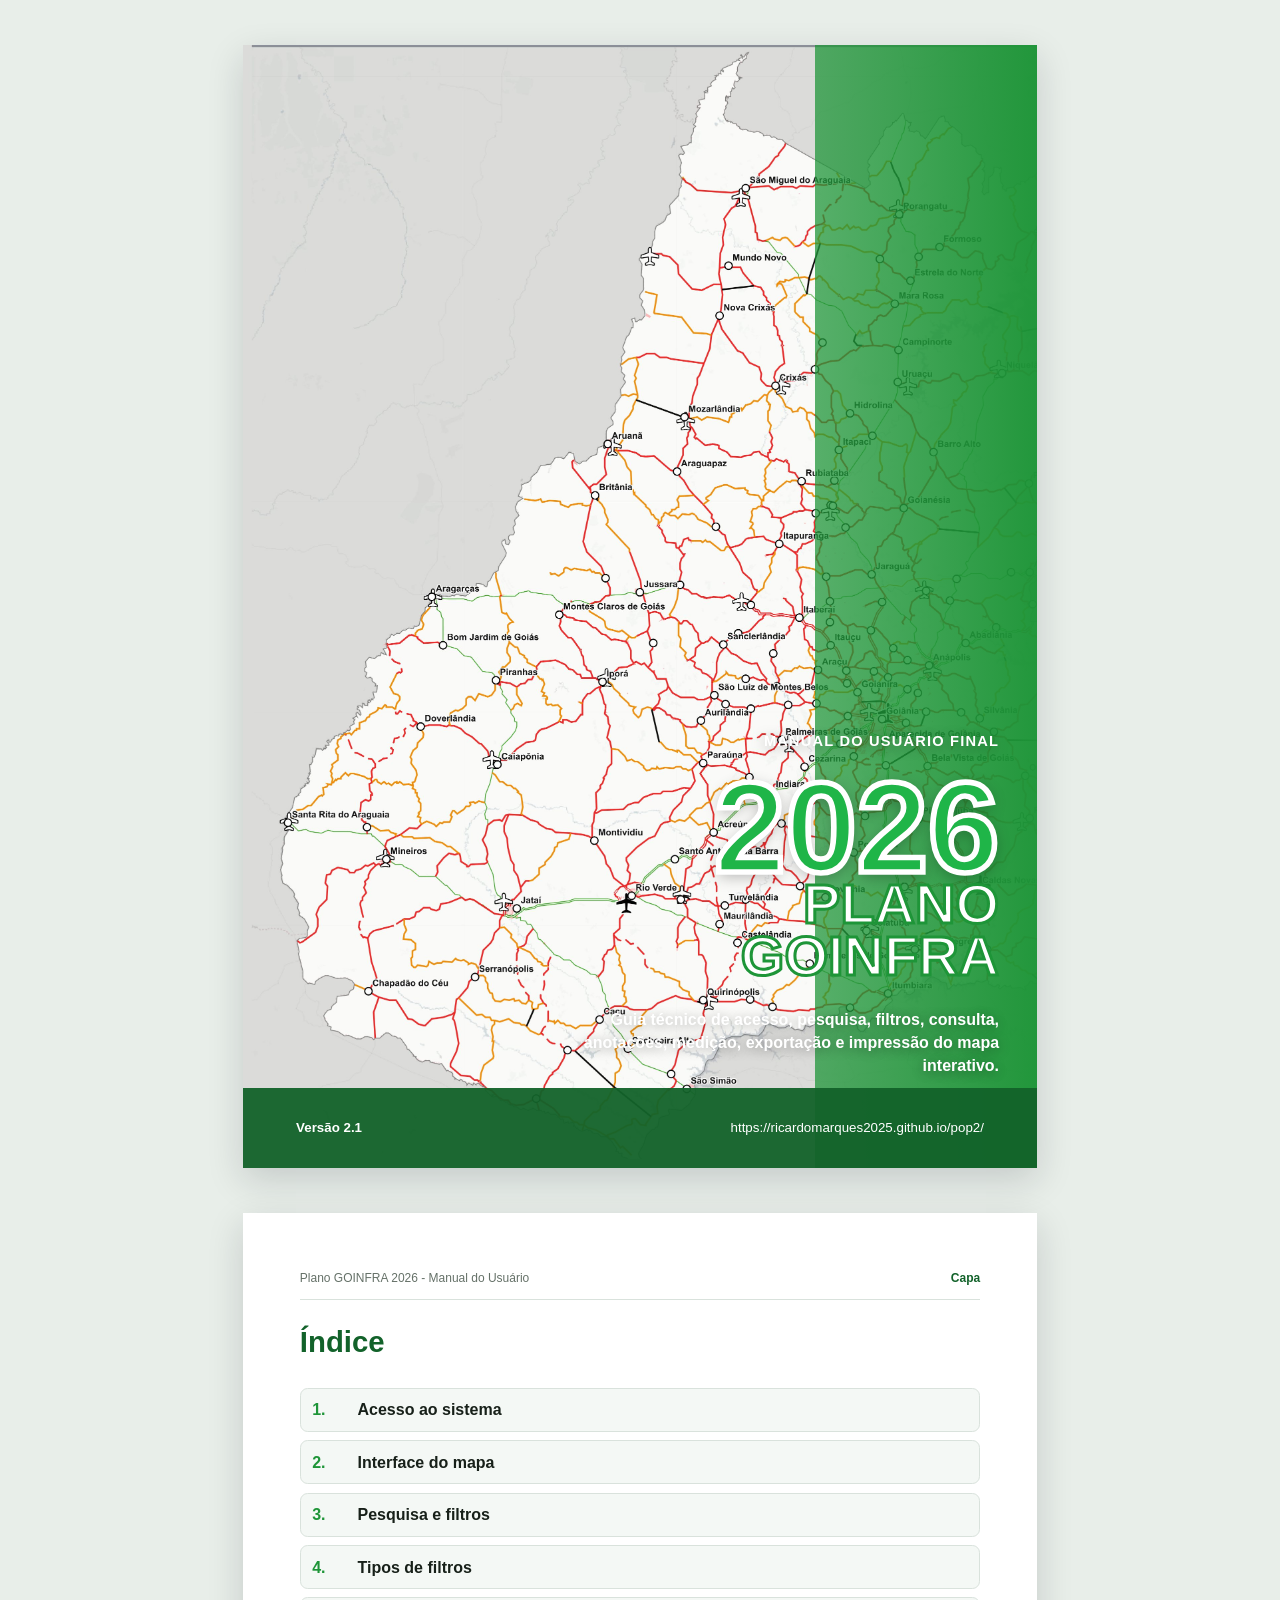
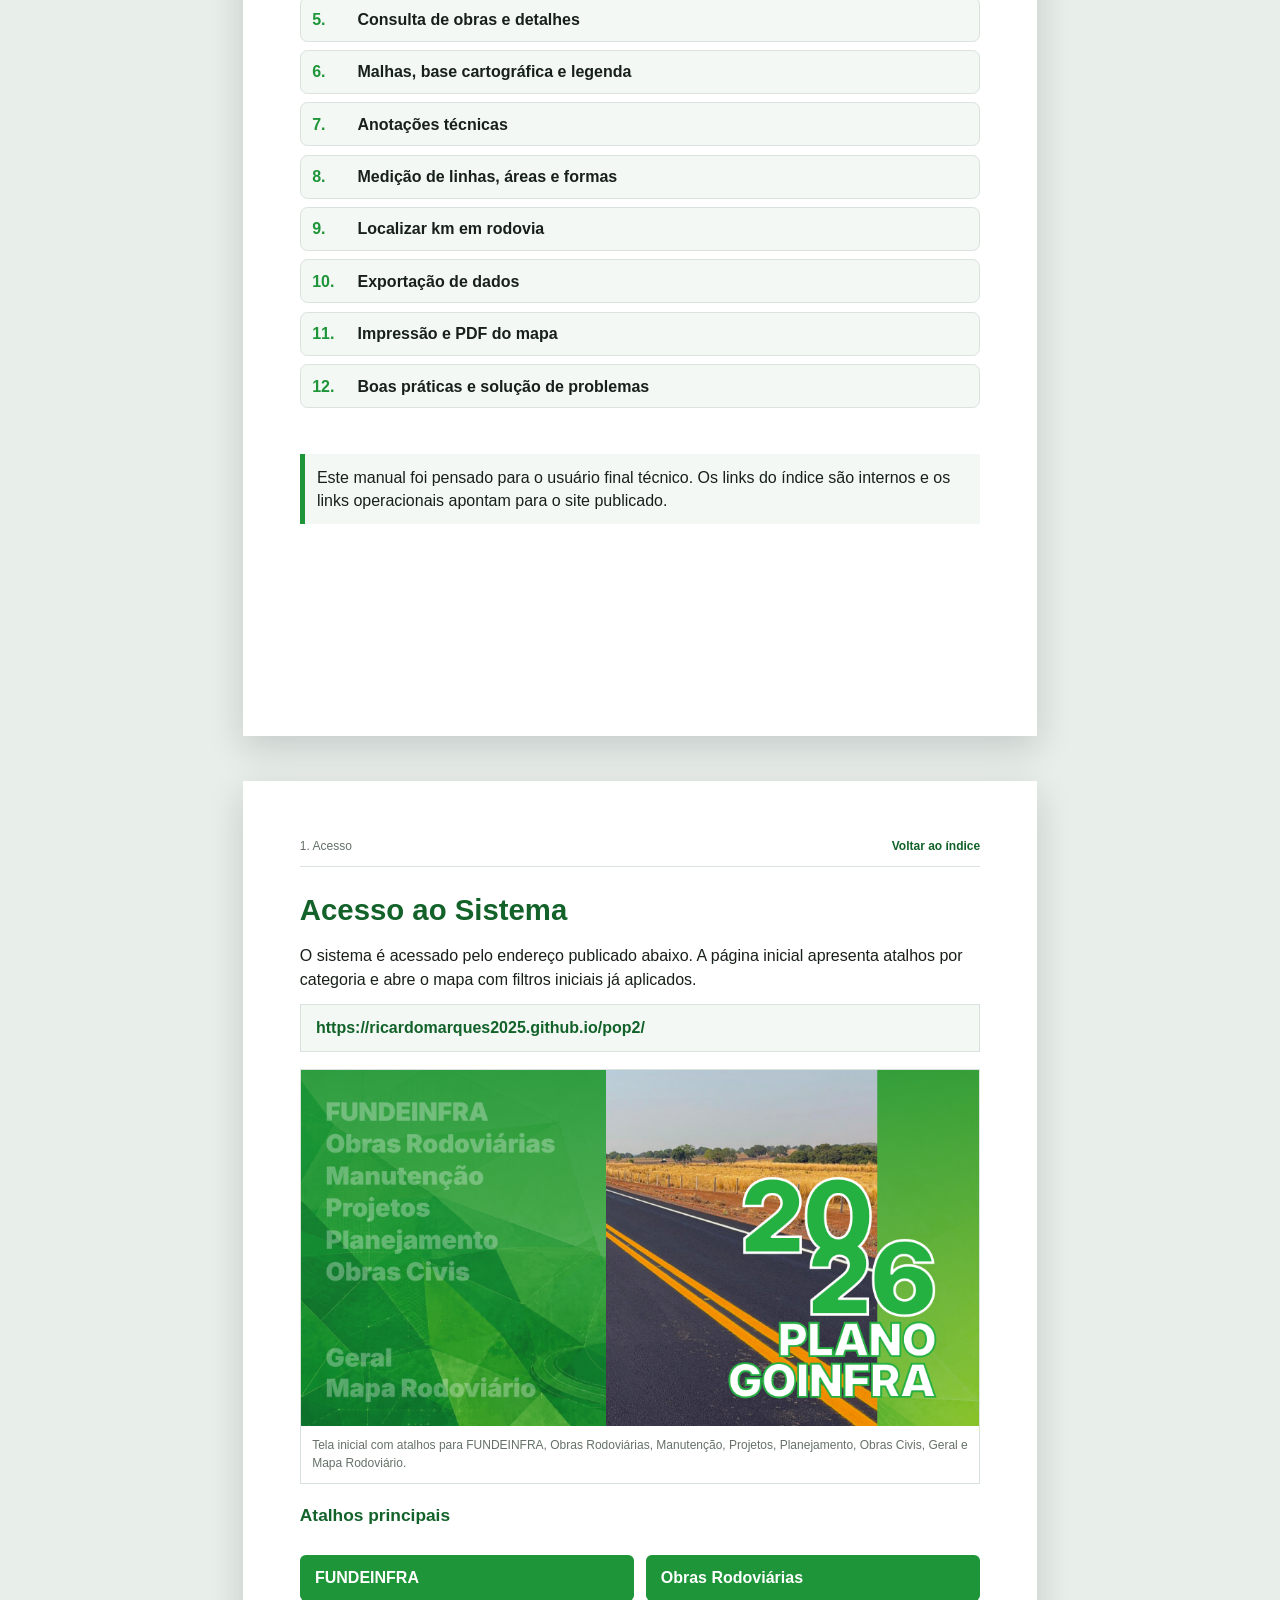
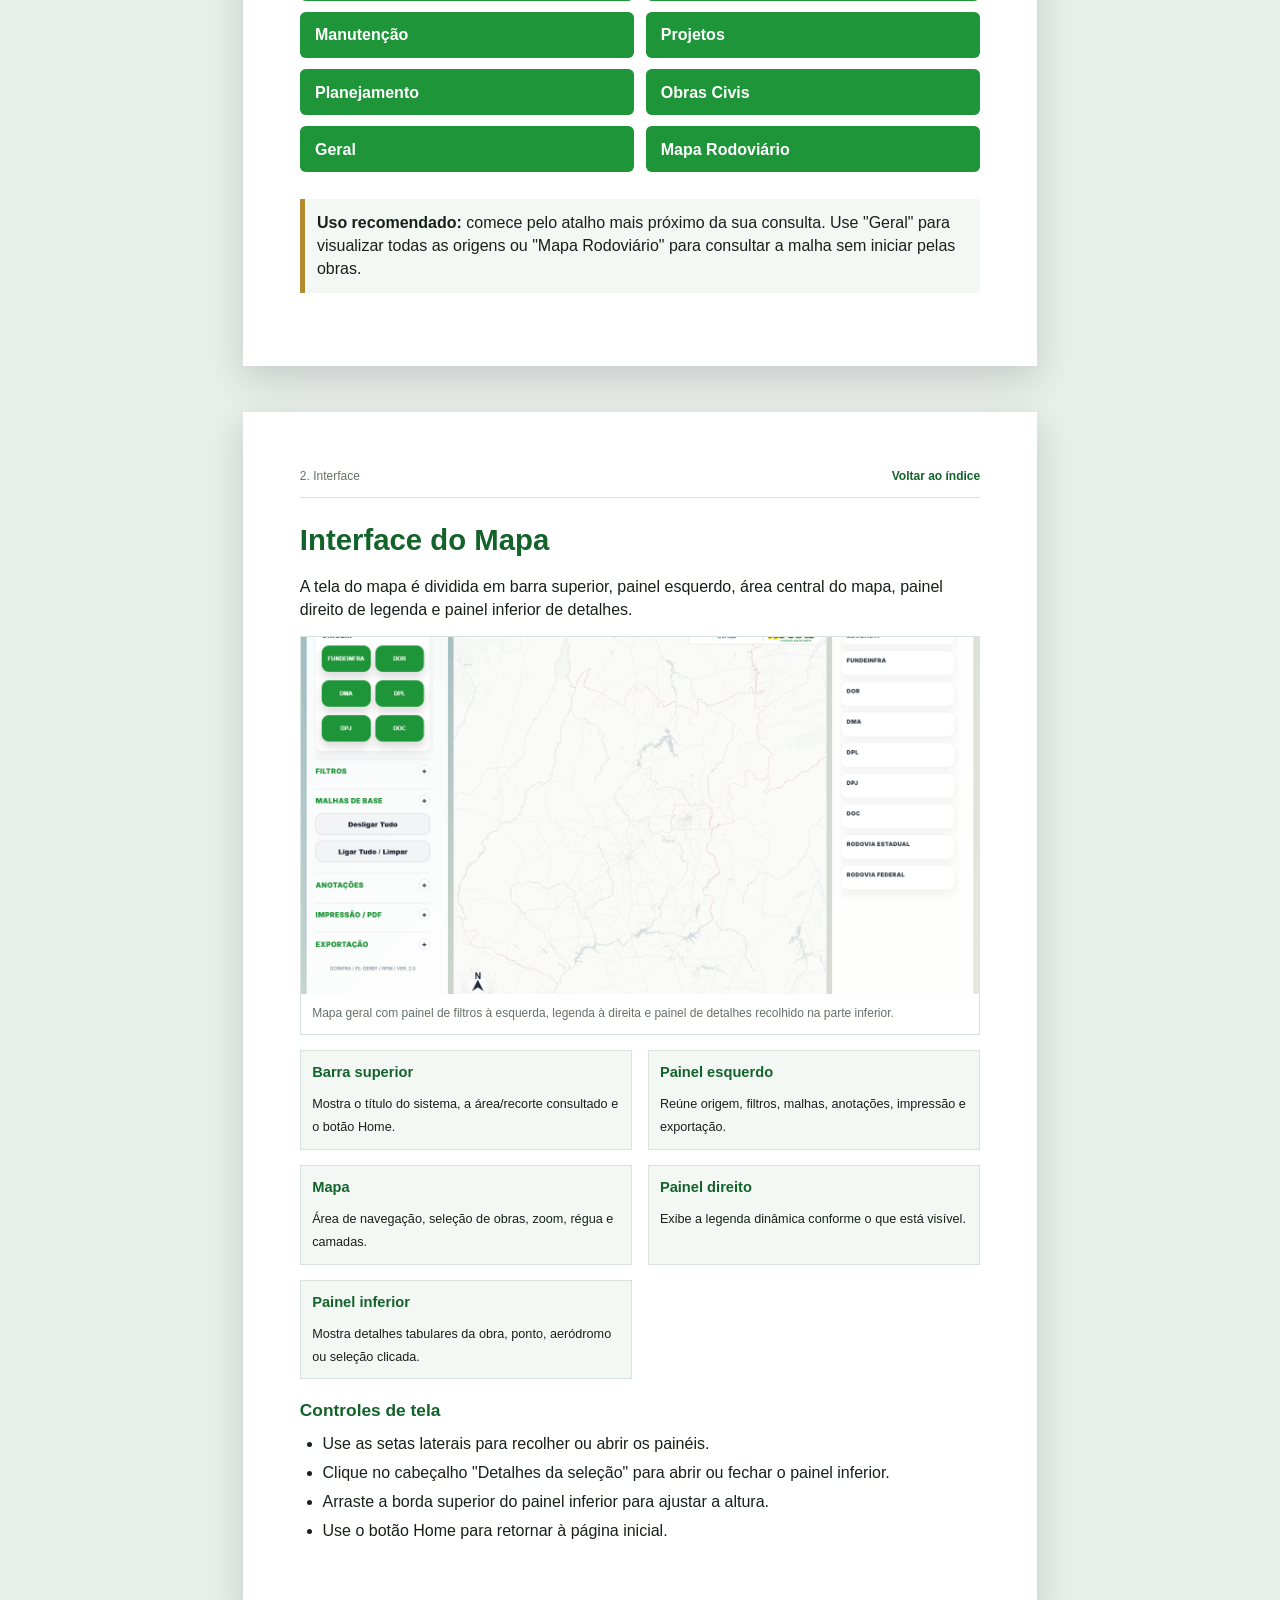
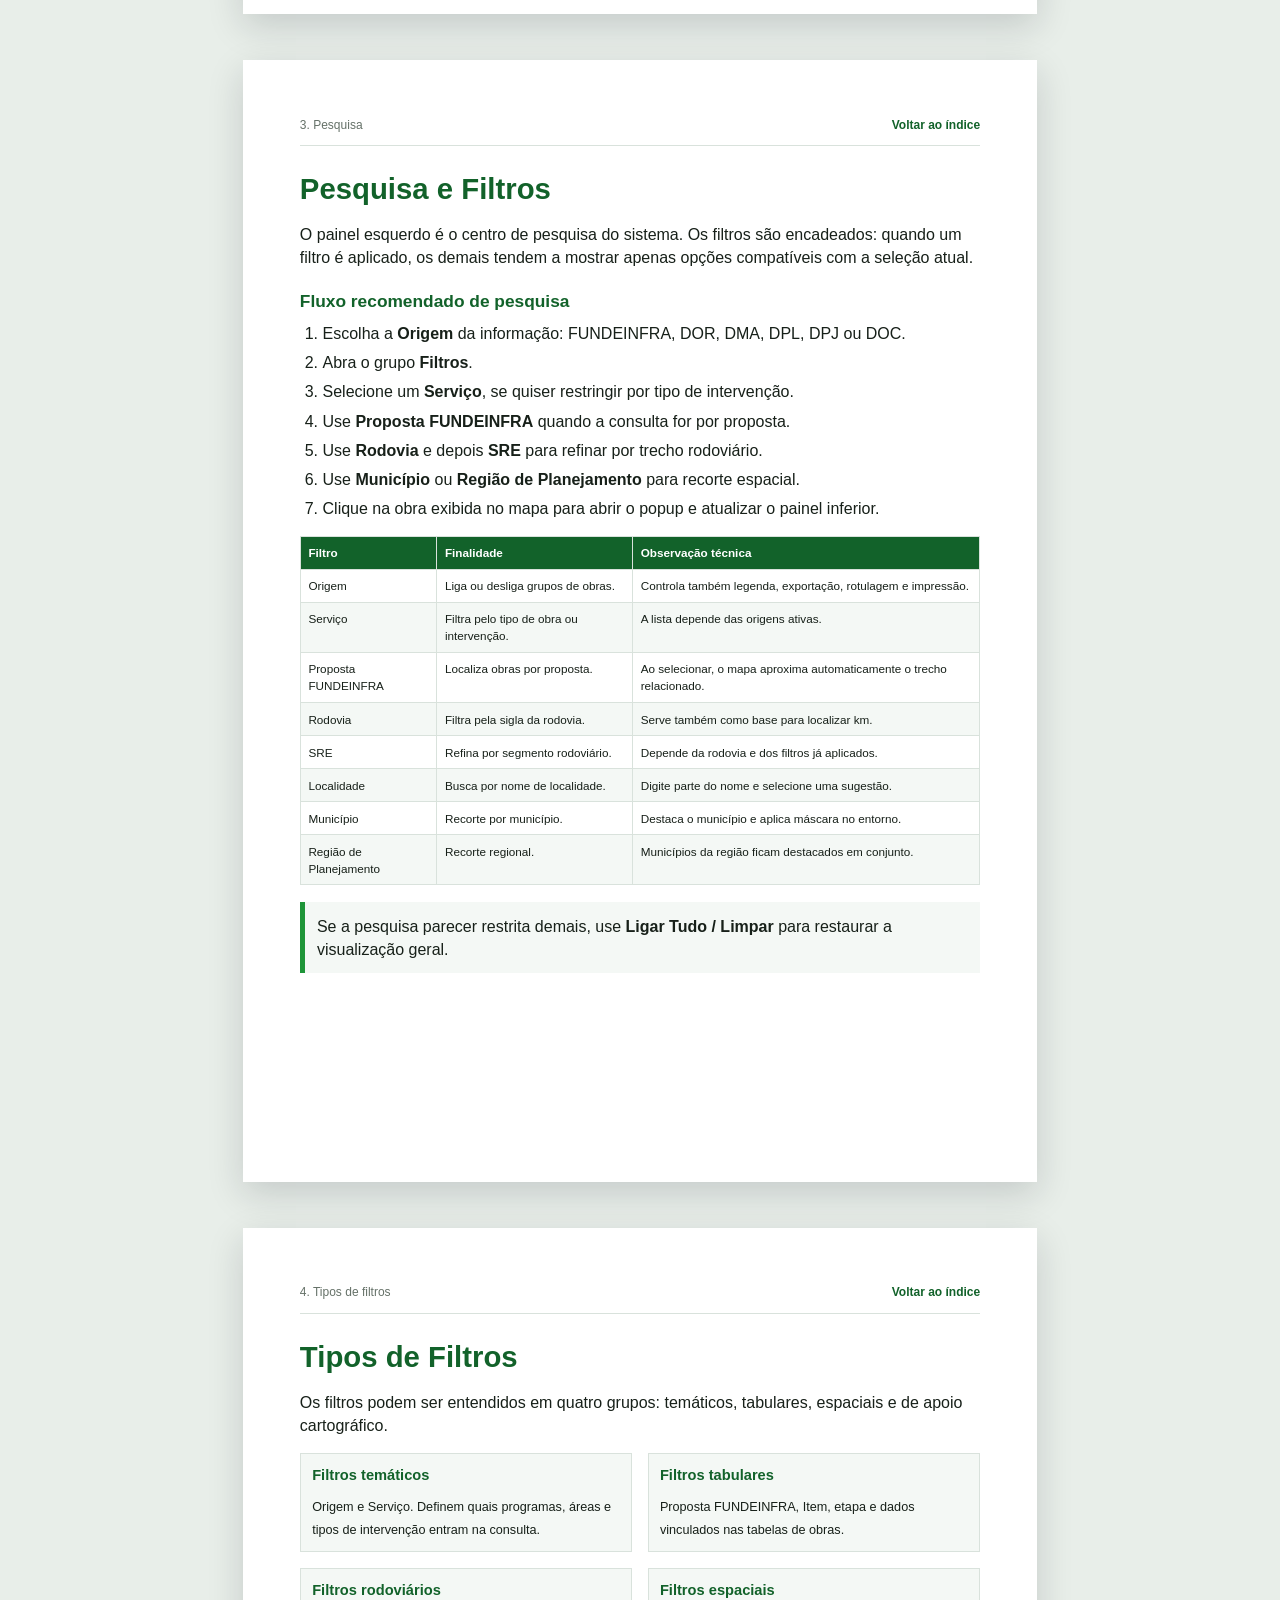
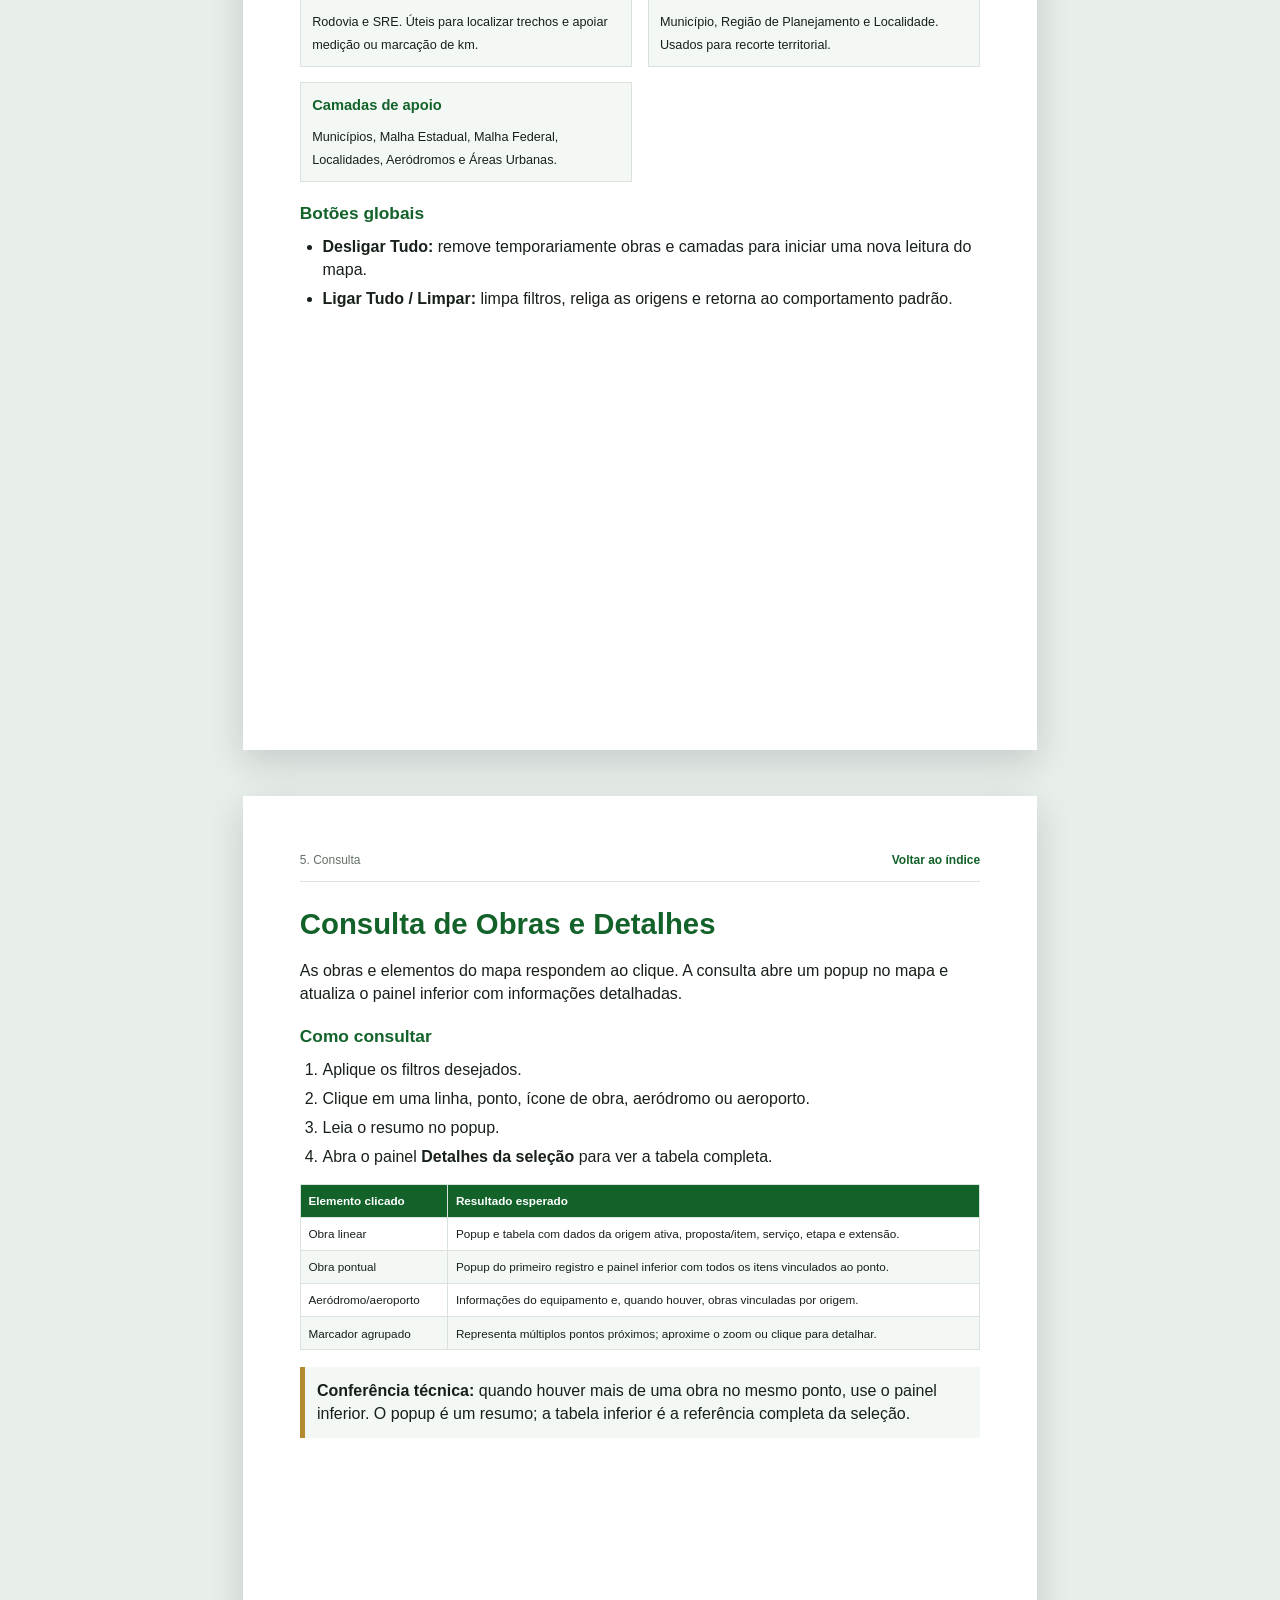
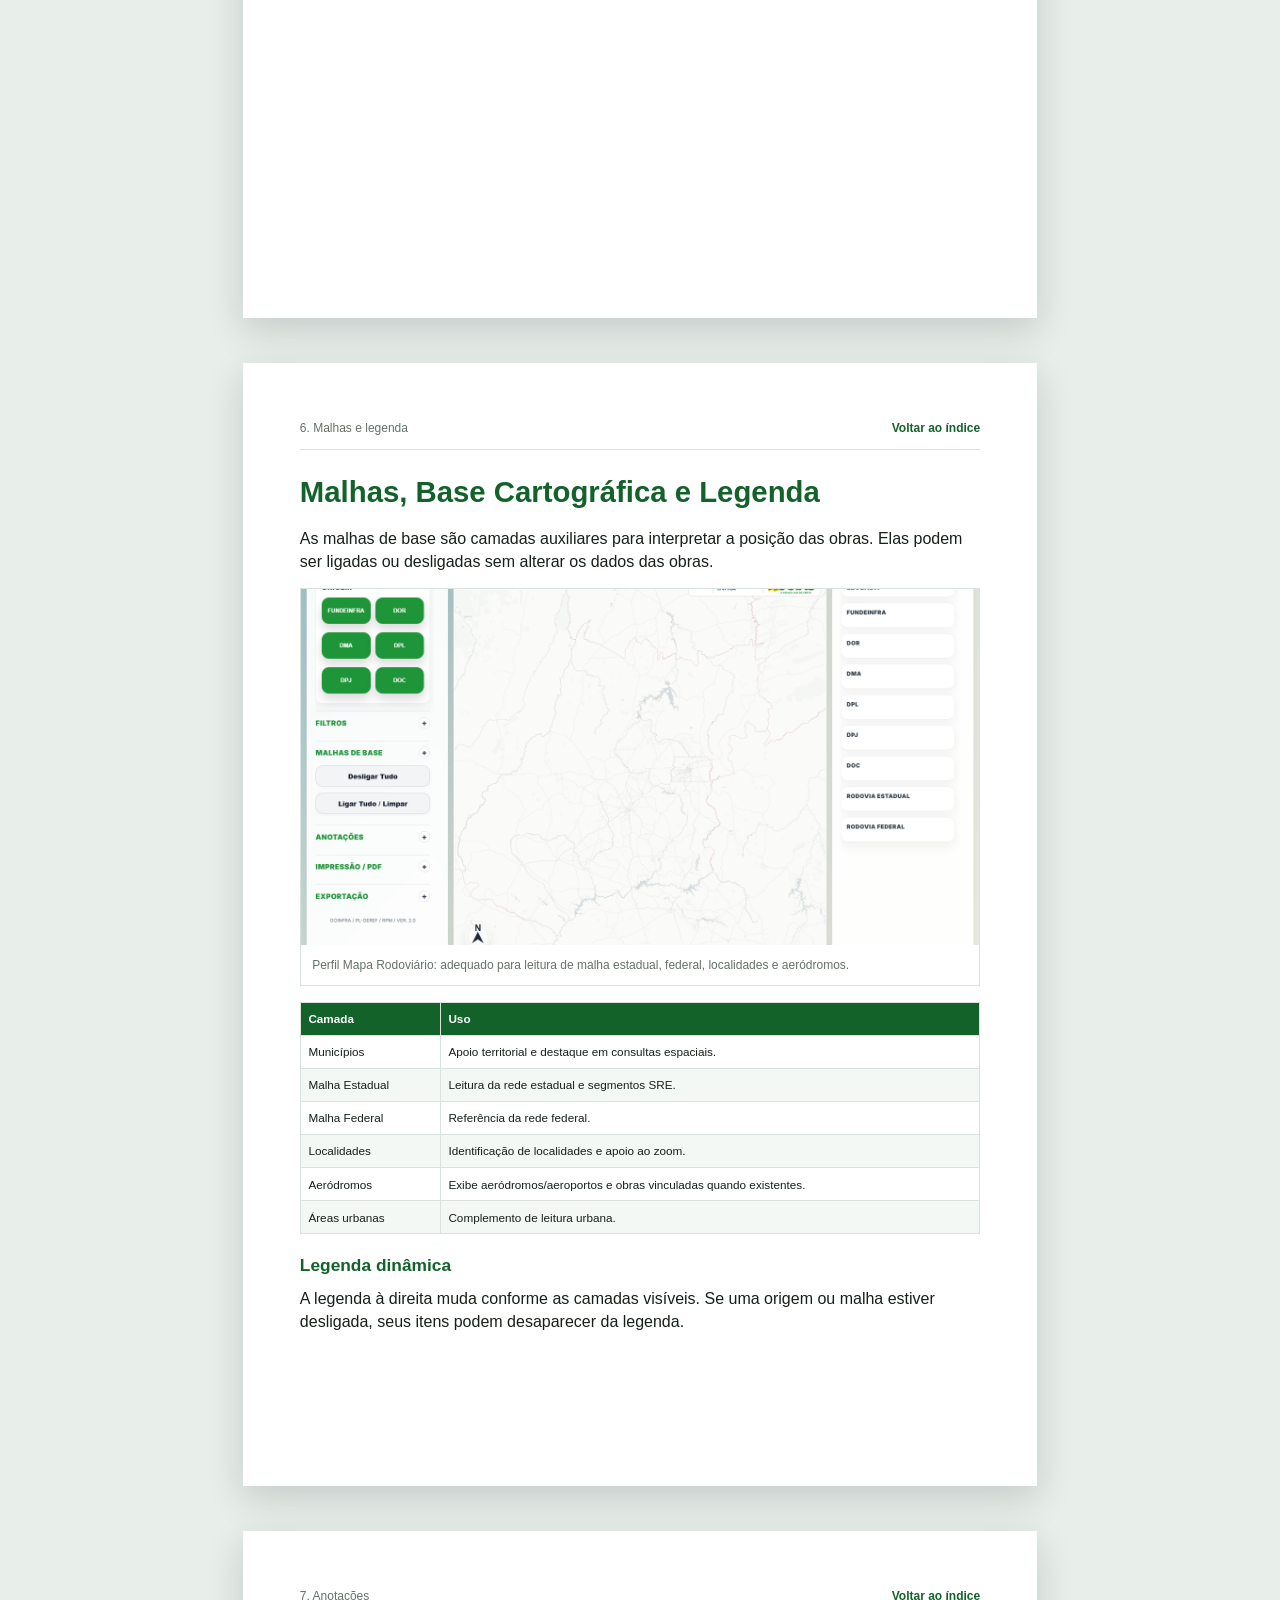
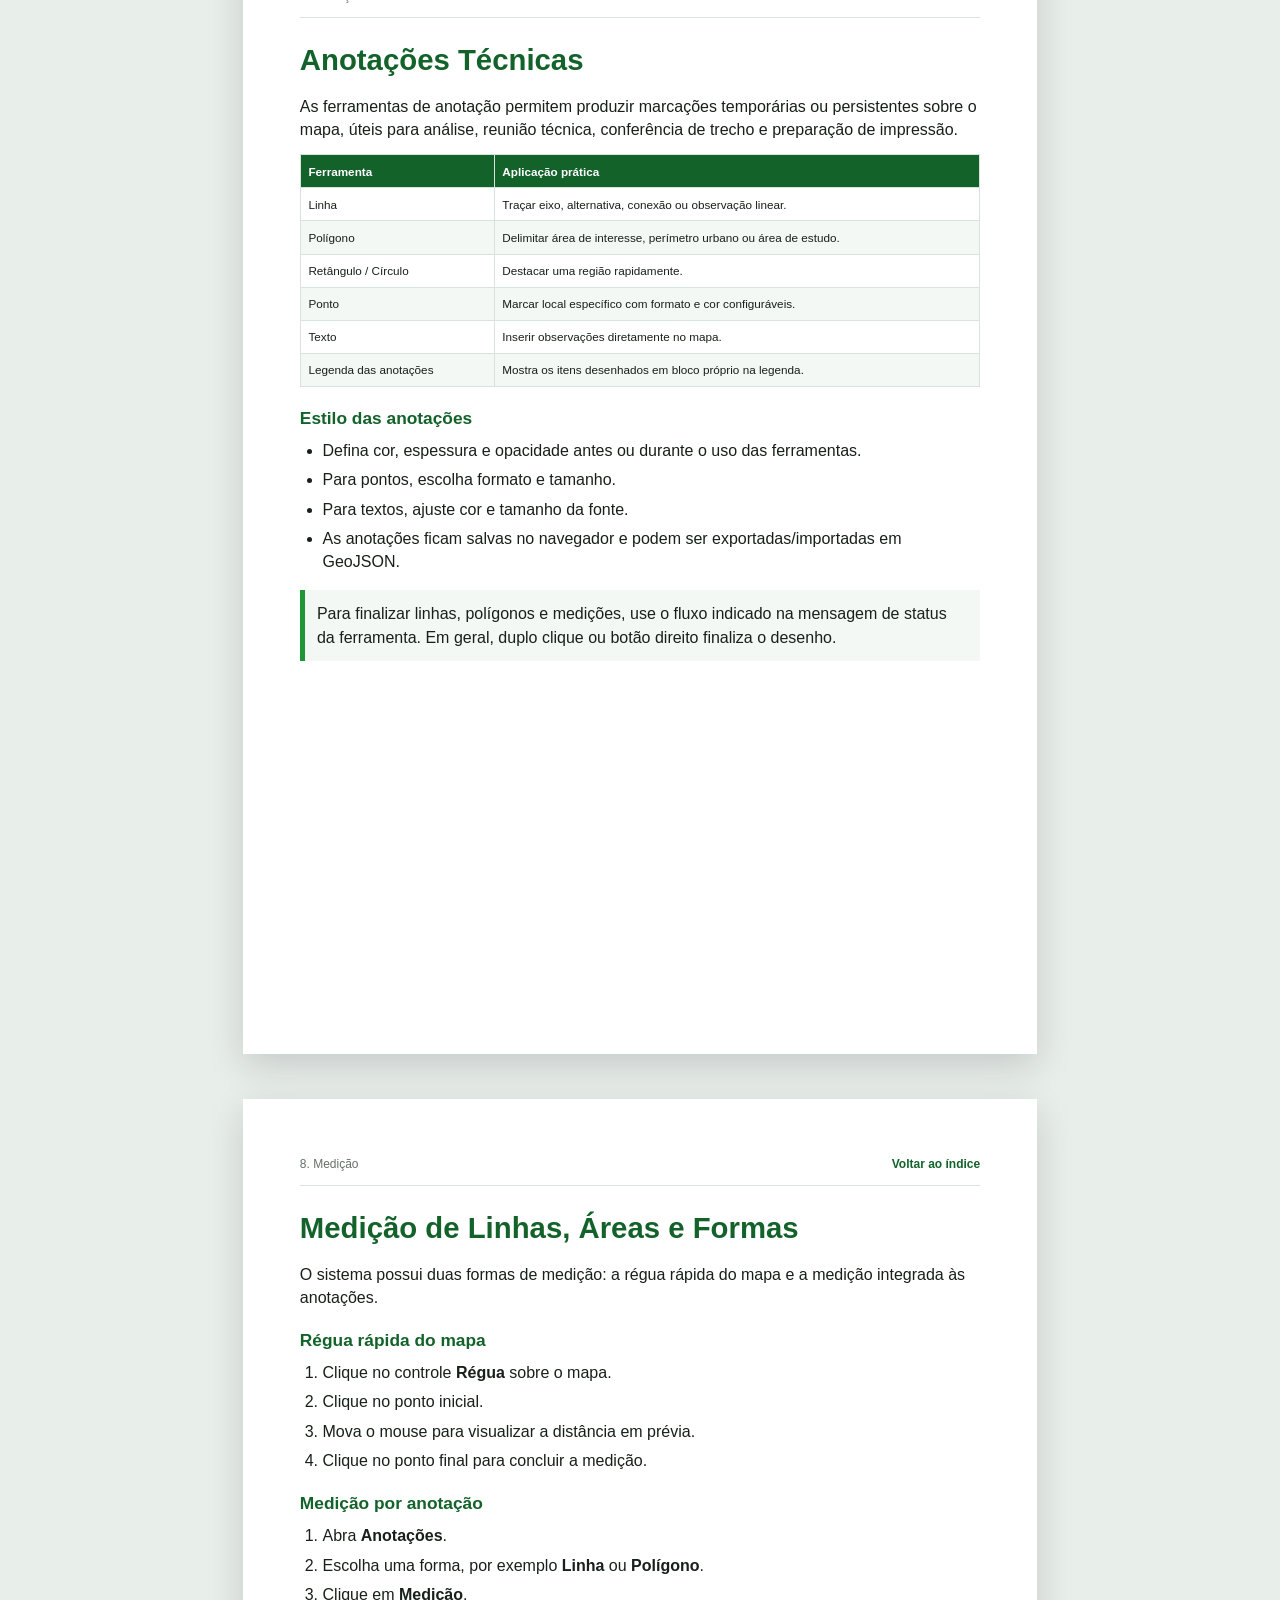
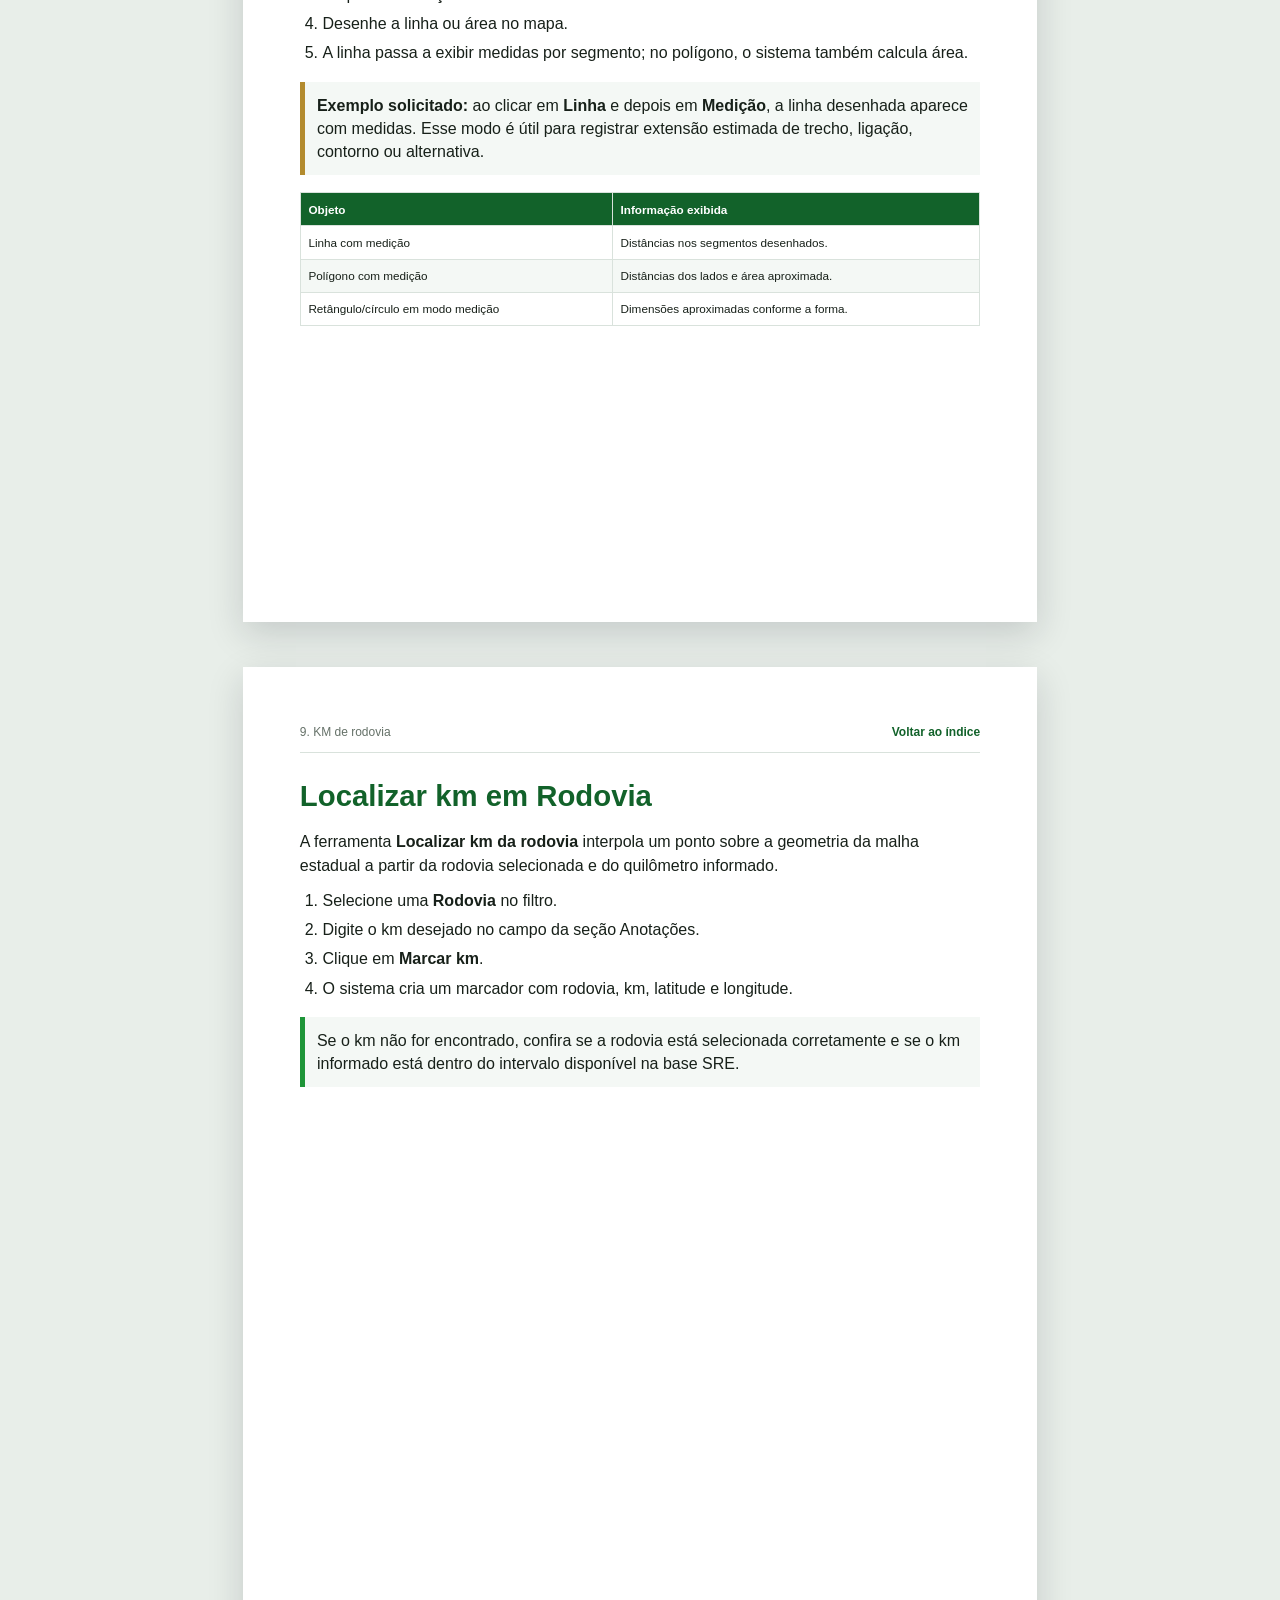
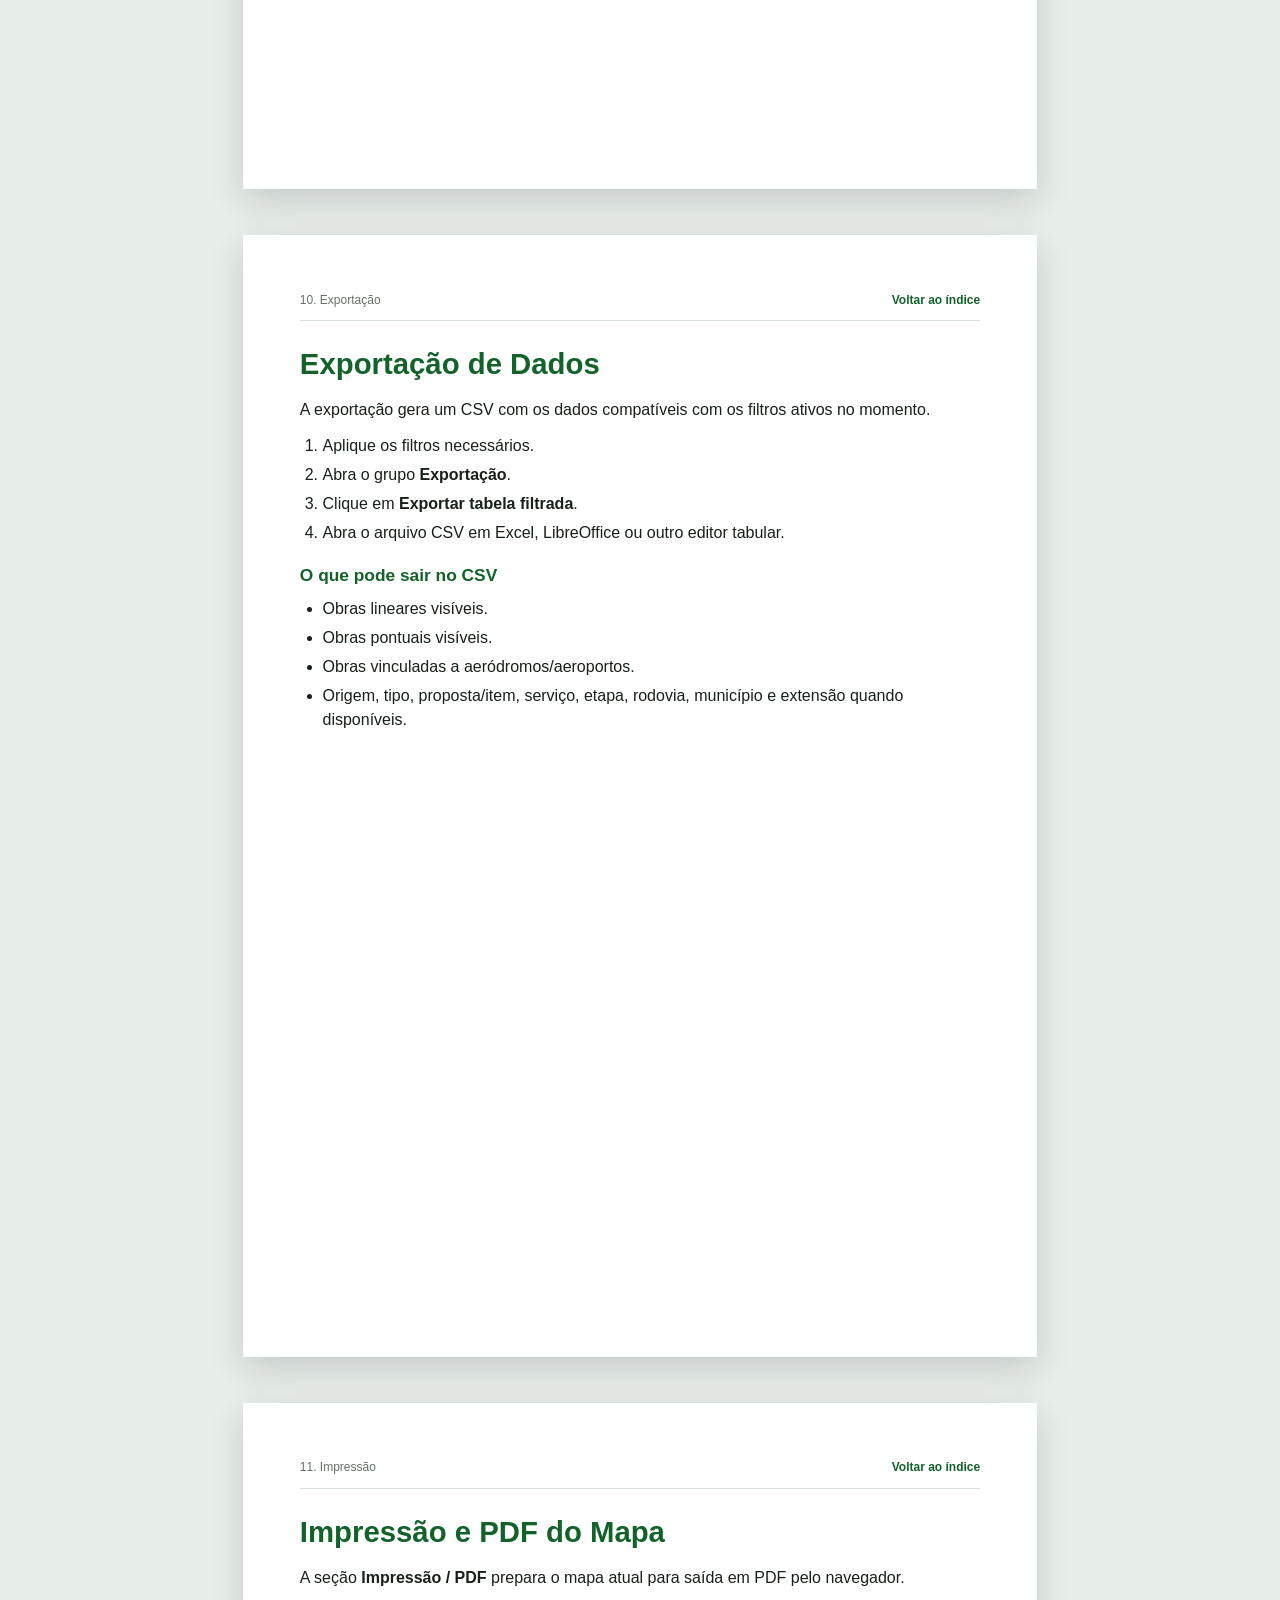
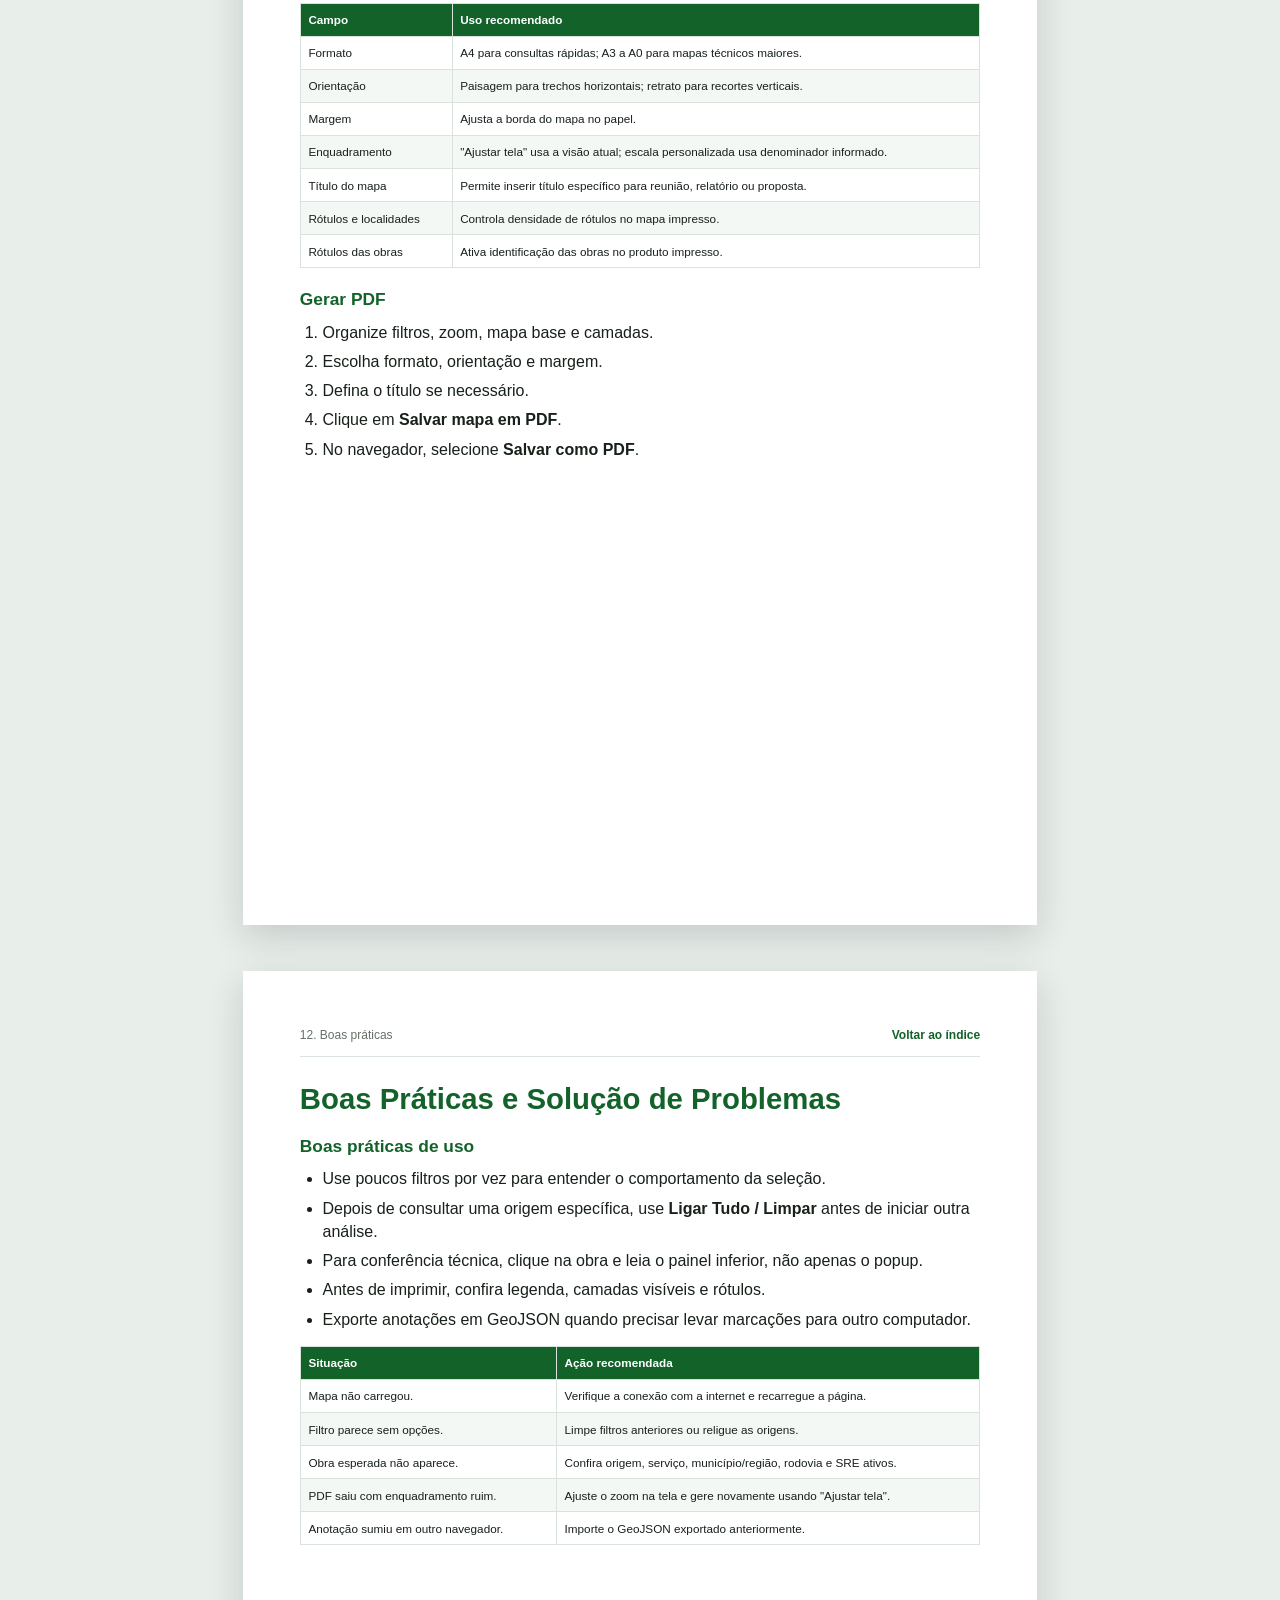
==== commit 74d5ff41: "Add files via upload" ====
--- a/manual.html
+++ b/manual.html
@@ -20,7 +20,7 @@
         <p class="subtitle">Guia técnico de acesso, pesquisa, filtros, consulta, anotações, medição, exportação e impressão do mapa interativo.</p>
       </div>
       <footer class="cover-footer">
-        <strong>Versão 2.0</strong>
+        <strong>Versão 2.1</strong>
         <span>https://ricardomarques2025.github.io/pop2/</span>
       </footer>
     </section>
@@ -388,7 +388,7 @@
         </tbody>
       </table>
       <footer class="final-footer">
-        Manual técnico do usuário final - Plano GOINFRA 2026 - Versão 2.0.
+        Manual técnico do usuário final - Plano GOINFRA 2026 - Versão 2.1.
       </footer>
     </section>
   </article>
